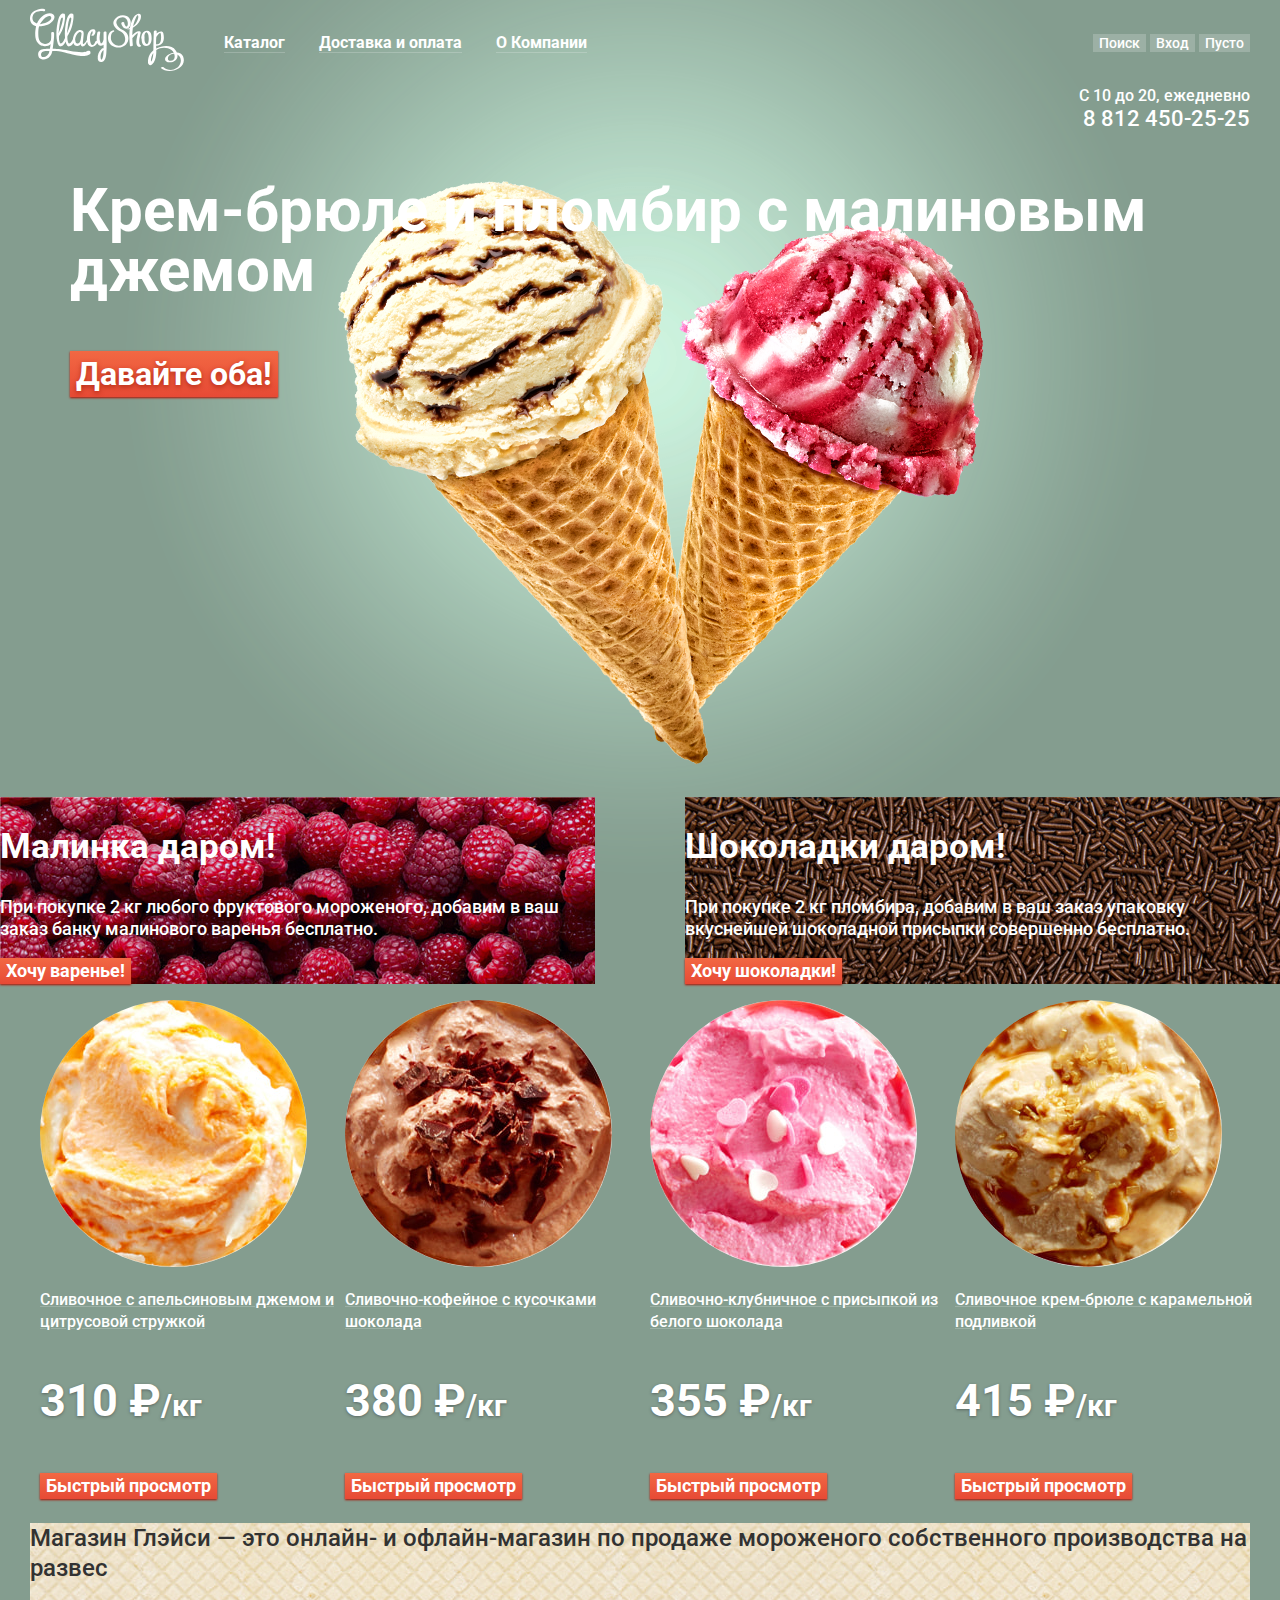
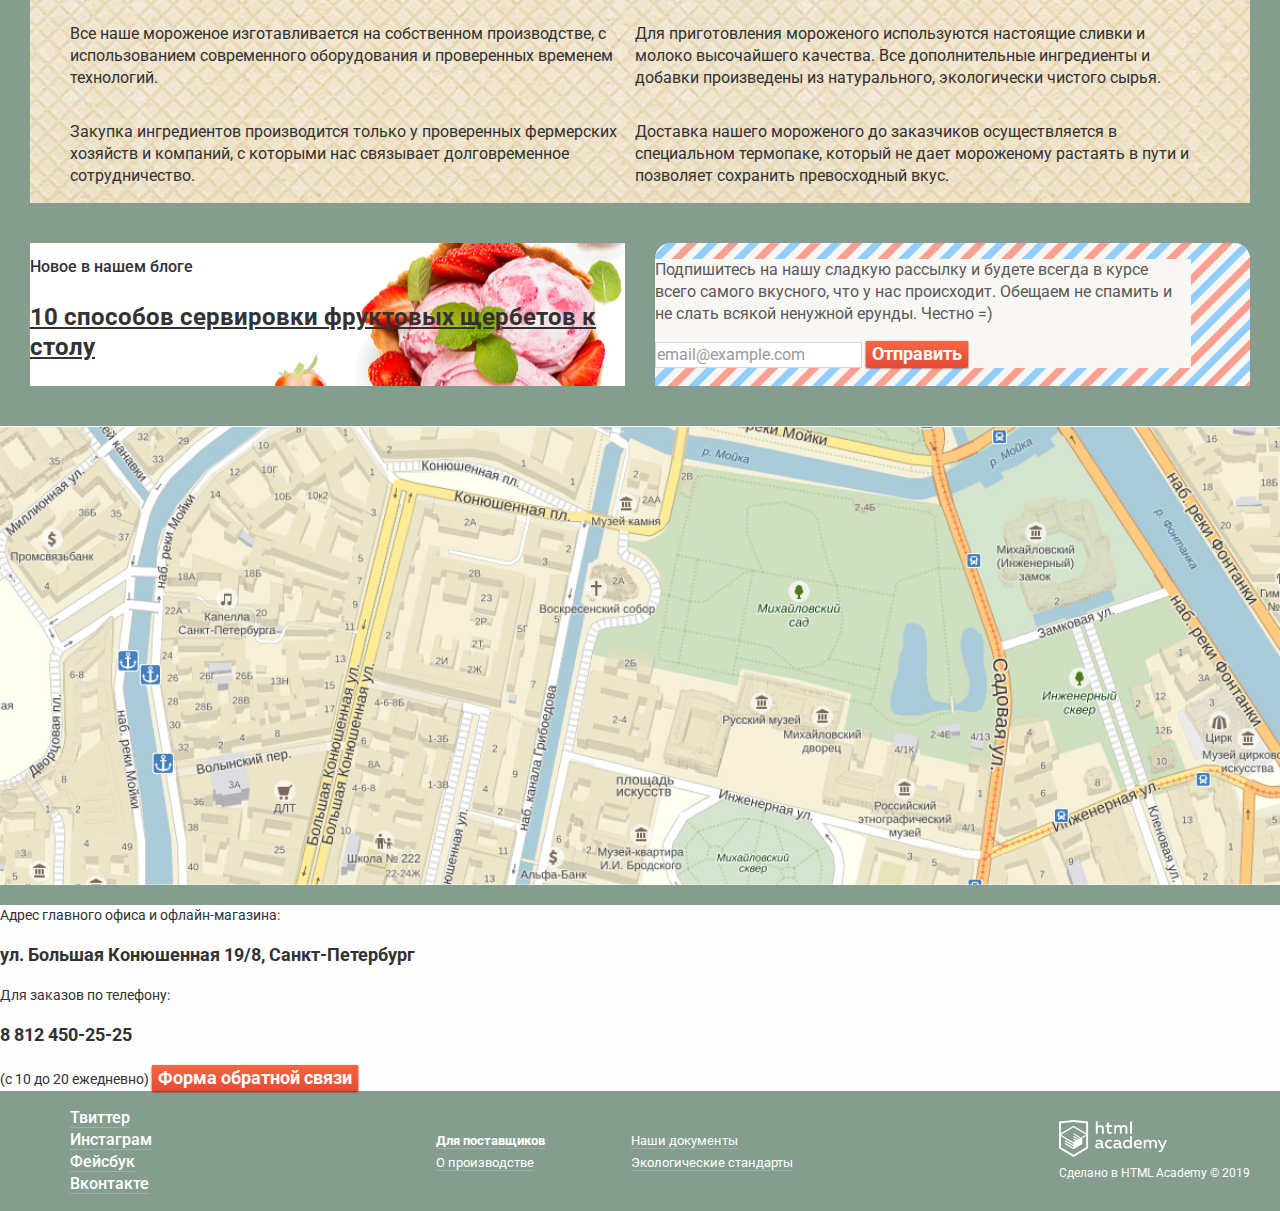
==== index.html @ 31d2dd1e "Сетки (третья попытка)" ====
<!DOCTYPE html>
<html lang="ru">
  <head>
    <meta charset="utf-8">
    <title>Магазин Глэйси</title>
    <link href="https://fonts.googleapis.com/css?family=Roboto:400,500,700&display=swap" rel="stylesheet">
    <link href="css/normalize.css" rel="stylesheet">
    <link href="css/style.css" rel="stylesheet">
  </head>
  <body>
  	<header>
      <div class="main-navigation-wrapper">
    		<nav class="main-navigation">
          <div class="index-logo-wrapper">
    			 <img class="index-logo" src="img/index-logo.svg" width="154" height="64" alt="Логотип магазина Глэйси">
          </div>
    			<ul class="site-navigation">
    				<li><a href="#">Каталог</a>
  					<select class="submenu visually-hidden" name="submenu" id="submenu-select" multiple onchange="window.location.href=this.options[this.selectedIndex].value">
  						<option value="#">Новинки</option>
  						<option value="catalog.html">Сливочное</option>
  						<option value="#" selected>Щербеты</option>
  						<option value="#">Фруктовый лед</option>
  						<option value="#">Мелорин</option>
  					</select>
    				</li>
    				<li><a href="#">Доставка и оплата</a></li>
    				<li><a href="#">О Компании</a></li>
    			</ul>
    			<ul class="user-navigation">
    				<li>
    					<form action="#" method="get">
                <div class="search">
      						<label class="visually-hidden" for="website-search-field">Поиск по сайту</label>
    	  					<input class="search-field" type="search" name="website-search" id="website-search-field" placeholder="Крем-брюле">
                </div>
  	  					<button class="nav-button nav-button-search" type="button">Поиск</button>
    					</form>
    				</li>
    				<li>
    					<button class="nav-button nav-button-login" type="button">Вход</button>
    					<section class="login">
    						<h2 class="visually-hidden">Вход в аккаунт</h2>
    						<form action="#" method="post">
    							<p>
  	  							<label class="visually-hidden" for="login-email-field">Электронная почта</label>
  								  <input class="email-field" type="email" name="login-email" id="login-email-field" placeholder="Электронная почта" required>
  							  </p>
  							  <p>
  								  <label class="visually-hidden" for="login-password-field">Пароль</label>
  								  <input class="password-field" type="password" name="login-password" id="login-password-field" placeholder="Пароль" required>
  							  </p>
  							  <button class="button" type="submit">Войти</button>
  							  <ul class="login-links">
  								  <li><a href="#">Забыли пароль?</a></li>
  								  <li><a href="#">Новая регистрация</a></li>
  							  </ul>
    						</form>
    					</section>
    				</li>
    				<li><button class="nav-button" type="button">Пусто</button></li>
    			</ul>
  		</nav>
    </div>

    <div class="contacts-wrapper container">
      <p class="timetable">С 10 до 20, ежедневно</p>
      <p class="phone-number">8 812 450-25-25</p>
    </div>
  	</header>
  	<main>
      <h1 class="visually-hidden">Магазин Глэйси</h1>
      <div class="slider container"> <!-- Общая обертка слайдера -->
        
        <div class="visually-hidden"> <!-- Radio для реализации слайдера, будут hidden -->
          <input type="radio" name="slider" id="slide-1" checked>
          <input type="radio" name="slider" id="slide-2">
          <input type="radio" name="slider" id="slide-3">
        </div>


        <div> <!-- Содержание слайдов -->
          <ul>
            <li class="slide-1">
              <h2>Крем-брюле и пломбир с малиновым джемом</h2>
              <button class="button big-button" type="button">Давайте оба!</button>
            </li>

            <li class="slide-2 visually-hidden">
              <h2>Шоколадный пломбир и лимонный сорбет</h2>
              <button class="button big-button" type="button">Давайте оба!</button>
            </li>

            <li class="slide-3 visually-hidden">
              <h2>Пломбир с помадкой и клубничный щербет</h2>
              <button class="button big-button" type="button">Давайте оба!</button>
            </li>
          </ul>
        </div>
        
        <div> <!-- Label для навигации по слайдам -->
          <label for="slide-1"></label>
          <label for="slide-2"></label>
          <label for="slide-3"></label>
        </div>

      </div>

      <div class="flex-wrapper">
        <div class="raspberry-block">
          <h2>Малинка даром!</h2>
          <p>При покупке 2 кг любого фруктового мороженого, добавим в ваш заказ банку малинового варенья бесплатно.</p>
          <button class="button" type="button">Хочу варенье!</button>
        </div>

        <div class="chocolate-block">
          <h2>Шоколадки даром!</h2>
          <p>При покупке 2 кг пломбира, добавим в ваш заказ упаковку вкуснейшей шоколадной присыпки совершенно бесплатно.</p>
          <button class="button" type="button">Хочу шоколадки!</button>
        </div>
      </div>

  		<section>
        <ul class="hit-items">
          <li class="hit-item">
            <img src="img/item-1.jpg" width="267" height="267" alt="Сливочное мороженое с апельсиновым джемом и цитрусовой стружкой">
            <a href="#"><h3>Сливочное с апельсиновым джемом и цитрусовой стружкой</h3></a>
            <p>310 ₽<span>/кг</span></p>
            <button class="button" type="button">Быстрый просмотр</button> <!-- Будет отображаться при наведении -->
          </li>
          <li class="hit-item">
            <img src="img/item-2.jpg" width="267" height="267" alt="Сливочно-кофейное мороженое с кусочками шоколада">
            <a href="#"><h3>Сливочно-кофейное с кусочками шоколада</h3></a>
            <p>380 ₽<span>/кг</span></p>
            <button class="button" type="button">Быстрый просмотр</button> <!-- Будет отображаться при наведении -->
          </li>
          <li class="hit-item">
            <img src="img/item-3.jpg" width="267" height="267" alt="Сливочно-клубничное мороженое с присыпкой из белого шоколада">
            <a href="#"><h3>Сливочно-клубничное с присыпкой из белого шоколада</h3></a>
            <p>355 ₽<span>/кг</span></p>
            <button class="button" type="button">Быстрый просмотр</button> <!-- Будет отображаться при наведении -->
          </li>
          <li class="hit-item">
            <img src="img/item-4.jpg" width="267" height="267" alt="Сливочное крем-брюле с карамельной подливкой">
            <a href="#"><h3>Сливочное крем-брюле с карамельной подливкой</h3></a>
            <p>415 ₽<span>/кг</span></p>
            <button class="button" type="button">Быстрый просмотр</button> <!-- Будет отображаться при наведении -->
          </li>
        </ul>  
      </section>

  		<section class="features">
  			<h2 class="visually-hidden">Преимущества</h2>
  			<p class="features-title">Магазин Глэйси — это онлайн- и офлайн-магазин по продаже мороженого собственного производства на развес</p>
  			<ul class="features-list">
  				<li class="feature-item"><p>Все наше мороженое изготавливается на собственном производстве, с использованием современного оборудования и проверенных временем технологий.</p></li>
  				<li class="feature-item"><p>Для приготовления мороженого используются настоящие сливки и молоко высочайшего качества. Все дополнительные ингредиенты и добавки произведены из натурального, экологически чистого сырья.</p></li>
  				<li class="feature-item"><p>Закупка ингредиентов  производится только у проверенных фермерских хозяйств и компаний, с которыми нас связывает долговременное сотрудничество.</p></li>
  				<li class="feature-item"><p>Доставка нашего мороженого до заказчиков осуществляется в специальном термопаке, который не дает мороженому растаять в пути и позволяет сохранить превосходный вкус.</p></li>
  			</ul>
  		</section>

      <div class="flex-wrapper container">
    		<article class="article">
    			<h2>Новое в нашем блоге</h2>
    			<h3>10 способов сервировки фруктовых щербетов к столу</h3>
    		</article>

    		<div class="subscription-wrapper">
          <div class="subscription">
      			<h2 class="visually-hidden">Подписка на рассылку</h2>
      			<p>Подпишитесь на нашу сладкую рассылку и будете всегда в курсе всего самого вкусного, что у нас происходит. Обещаем не спамить и не слать всякой ненужной ерунды. Честно =)</p>
      			<form action="#" method="post">
    	  			<label class="visually-hidden" for="subscription-email-field">Адрес электронной почты для подписки на рассылку</label>
    	  			<input class="subscription-field" type="email" name="subscription-email" id="subscription-email-field" placeholder="email@example.com" required>
    	  			<button class="button" type="submit">Отправить</button>
    	  		</form>
      		</div>
        </div>
      </div>

      <div class="map">
        <img src="img/map.jpg" width="1200" height="430" alt="Офис компании по адресу ул. Большая Конюшенная 19/8, Санкт-Петербург">

        <section class="contacts">
          <h2 class="visually-hidden">Контактная информация</h2>
          <h3>Адрес главного офиса и офлайн-магазина:</h3>
          <p>ул. Большая Конюшенная 19/8, Санкт-Петербург</p>

          <h3>Для заказов по телефону:</h3>
          <p>8 812 450-25-25</p>
          <span>(с 10 до 20 ежедневно)</span>

          <button class="button" type="button">Форма обратной связи</button>
        </section>
      </div>
  	</main>
  	<footer class="footer container">
  		<div>
  			<ul class="footer-social">
  				<li class="social-button social-button-twitter"><a href="#">Твиттер</a></li>
  				<li class="social-button social-button-instagram"><a href="#">Инстаграм</a></li>
  				<li class="social-button social-button-facebook"><a href="#">Фейсбук</a></li>
  				<li class="social-button social-button-vk"><a href="#">Вконтакте</a></li>
  			</ul>
  		</div>
		
		<div>
	  		<ul class="footer-links">
	  			<li class="first-link"><a href="#">Для поставщиков</a></li>
	  			<li><a href="#">Наши документы</a></li>
	  			<li><a href="#">О производстве</a></li>
	  			<li><a href="#">Экологические стандарты</a></li>
	  		</ul>
	  	</div>

	  	<div class="copyright">
	  		<a href="https://htmlacademy.ru/intensive/htmlcss">
          <img src="img/html-academy.svg" width="108" height="39" alt="Логотип HTML Академии">
        </a>
        <p class="copyright-text">
          Сделано в <a href="https://htmlacademy.ru/intensive/htmlcss">HTML Academy</a> © 2019
        </p>
	  	</div>
  	</footer>

  	<section class="feedback visually-hidden">
  		<h2 class="visually-hidden">Форма обратной связи</h2>
  		<p class="feedback-title">Мы обязательно вам ответим!</p>
  		<form action="#" method="post">
  			<p>
	  			<label class="visually-hidden" for="feedback-name-field">Имя и фамилия</label>
	  			<input class="text-field" type="text" name="feedback-name" id="feedback-name-field" placeholder="Имя Фамилия">
	  		</p>
	  		<p>
	  			<label class="visually-hidden" for="feedback-email-field">Адрес электронной почты</label>
				<input class="email-field" type="email" name="feedback-email" id="feedback-email-field" placeholder="email@example.com" required>
			</p>
			<p>
	  			<label class="visually-hidden" for="feedback-text-field">Текст обращения</label>
	  			<textarea name="feedback-text" id="feedback-text-field" placeholder="В свободной форме" required></textarea>
  			</p>
	  		<button class="button" type="submit">Отправить</button>
	  	</form>
  	</section>
  </body>
</html>
---- css/style.css ----
/* Общие стили */

body {
  margin: 0;
  padding: 0;

  font-family: "Roboto", Arial, sans-serif;
  font-size: 16px;
  line-height: 22px;
  font-weight: 500;
  color: #ffffff;

  background-color: #849d8f;
  background-image: url("../img/index-background-1.png");
  background-position: top center;
  background-repeat: no-repeat;
}

.visually-hidden { 
    position: absolute;
    z-index: -1;
    width: 1px;
    height: 1px;
    margin: -1px;
    padding: 0;
    overflow: hidden;
    border: 0;
    clip: rect(0 0 0 0);
}

.container {
  width: 1220px;
  margin: auto;
}

a {
  text-decoration: none;
  border-bottom: 1px solid rgba(255, 255, 255, 0.2);
  color: #ffffff;
}

ul, ol {
  list-style: none;
}

fieldset {
  border: none;
}

.button {
  font-size: 18px;
  line-height: 24px;
  font-weight: 700;

  border: none;
  box-shadow: 0px 1px 2px 0px #ac1000;
  background-color: #e84d37;
  background-image: -moz-linear-gradient( 90deg, rgb(231,74,53) 0%, rgb(242,104,67) 100%);
  background-image: -webkit-linear-gradient( 90deg, rgb(231,74,53) 0%, rgb(242,104,67) 100%);
  background-image: -ms-linear-gradient( 90deg, rgb(231,74,53) 0%, rgb(242,104,67) 100%);

  color: #ffffff;
}

.button:hover {
  background-color: rgba(255, 255, 255, 0.2);
  background-blend-mode: overlay;
}

.button:active {
  outline: none;
  background-color: rgba(0, 0, 0, 0.07);
  box-shadow: inset 0px 2px 2px 0px #942718;
}

/* Стили шапки */

.main-navigation-wrapper {
  display: flex;
  justify-content: center;
}

.main-navigation {
  display: flex;
  align-items: center;
  justify-content: space-between;
  width: 1220px;
  min-height: 85px;
}

.index-logo-link {
  border: none;
}

.site-navigation {
  margin-right: auto;
  width: 700px;
}

.site-navigation li {
  display: inline-block;
  margin-right: 30px;
}

.site-navigation a {
  line-height: 18px;
  font-weight: 700;
}

.site-navigation a:hover {
  background-color: #f7f6f3;
  border: 1px solid #ffffff;
  color: #323232;
}

.site-navigation a:active {
  background-color: #ededed;
  box-shadow: inset 0px 2px 1px 0px #696969;
  border: none;
}

.current-page a {
  background-color: #d07058;
  border: none;
}

.user-navigation li {
  display: inline-block;
}

.nav-button {
  font-size: 14px;
  line-height: 16px;
  font-weight: 500;
  background-color: rgba(255, 255, 255, 0.2);
  border: none;
  color: #ffffff;
}

.nav-button-search:hover,
.nav-button-login:hover,
.full-cart {
  background-color: #f8f7f4;
  color: #323232;
}

.contacts {
  font-size: 14px;
  line-height: 16px;
  font-weight: 700;
}

.phone-number {
  font-size: 22px;
  line-height: 24px;
}

/* Скрытые окна шапки */

.search,
.login,
.cart {
  display: none;

  background-color: #f8f7f4;
  box-shadow: 0px 20px 20px 0px rgba(0, 0, 0, 0.4);
}

.user-navigation input,
.subscription input,
.feedback input,
.feedback textarea {
  border: none;
  box-shadow: inset 0px 0px 0px 1px rgba(178, 178, 178, 0.52);
  
  font-size: 16px;
  line-height: 24px;
  font-weight: 700;
  color: #323232;
}

.user-navigation input::placeholder,
.subscription input::placeholder,
.feedback input::placeholder,
.feedback textarea::placeholder {
  font-size: 16px;
  line-height: 24px;
  font-weight: 400;

  color: #999999;
}

.user-navigation input:hover,
.subscription input:hover,
.feedback input:hover,
.feedback textarea:hover {
  box-shadow: inset 0px 0px 0px 2px rgba(178, 178, 178, 0.52);
}

.user-navigation input:focus,
.subscription input:focus,
.feedback input:focus,
.feedback textarea:focus {
  outline: none;
  box-shadow: inset 0px 0px 0px 2px rgba(46, 136, 228, 0.52);
} 

.login-links a {
  font-size: 13px;
  line-height: 24px;
  font-weight: 400;
  border-bottom: 1px solid rgba(0, 0, 0, 0.3);
  color: #323232;
}

.login-links a:hover,
.login-links a:active {
  border-bottom-color: rgb(232, 77, 55, 0.3);
  color: #e84d37;
}

.cart-item img {
  border-radius: 50%;
}

.cart-item p {
  font-size: 13px;
  line-height: 16px;
  font-weight: 400;
  color: #323232;
}

.cart-item span {
  color: #999999;
}

.sum {
  font-size: 15px;
  line-height: 18px;
  font-weight: 700;
  color: #323232;
}

.contacts-wrapper p {
  margin: 0;
  text-align: right;
}

/* Стилизация index.html */

.slider h2 {
  font-size: 60px;
  line-height: 60.35px;
}

/* Controls и изменение цвета фона позже, нужны псевдоэлементы и еще что-то, чего я пока не знаю */

.slide-1 {
  /* Временно */
  min-height: 600px;

  background-image: url(../img/ice-cream-1.png);
  background-position: top center;
  background-repeat: no-repeat;
}

.slide-2 {
  background-image: url(../img/ice-cream-2.png);
  background-position: top center;
  background-repeat: no-repeat;
}

.slide-3 {
  background-image: url(../img/ice-cream-3.png);
  background-position: top center;
  background-repeat: no-repeat;
}

.big-button {
  font-size: 32px;
  line-height: 44px;
  text-shadow: 0px 2px 5px rgba(160, 32, 11, 0.76);
}

.raspberry-block,
.chocolate-block {
  width: 595px;
  background-repeat: no-repeat;
}

.raspberry-block h2,
.chocolate-block h2 {
  font-size: 35px;
  line-height: 41px;
}

.raspberry-block p,
.chocolate-block p {
  font-size: 18px;
}

.raspberry-block {
  background-image: url(../img/raspberry-background.jpg);
}

.chocolate-block {
  background-image: url(../img/chocolate-background.jpg);
}


.features {
  width: 1220px;
  margin: auto;
  margin-bottom: 40px;

  background-color: #f1e7d1;
  background-image: url("../img/features-background.jpg");
  color: #323232;
}

.features-title {
  font-size: 24px;
  line-height: 30px;
}

.features-list {
  display: flex;
  flex-wrap: wrap;
}

.feature-item {
  width: 565px;
}

.feature-item p {
  font-size: 16px;
  line-height: 22px;
  font-weight: 400;
}

.flex-wrapper {
  display: flex;
  justify-content: space-between;
}

.article {
  width: 595px;
  margin-bottom: 40px;

  background-image: url("../img/article-background.jpg");
  background-repeat: no-repeat;
  background-position: right;
  background-color: #ffffff;
  color: #323232;
}

.article h2 {
  font-size: 16px;
  line-height: 22px;
  font-weight: 500;
}

.article h3 {
  font-size: 24px;
  line-height: 30px;
  font-weight: 700;
  text-decoration: underline;
  text-decoration-color: #323232;
}

.subscription-wrapper {
  width: 595px;
  margin-bottom: 40px;

  background-image: url("../img/subscription-background.svg");
  background-size: cover;
  background-repeat: no-repeat;
}

.subscription {
  width: 90%;
  background-color: #f8f7f4;
}

.subscription p {
  font-weight: 400;
  color: #5a5a5a;
}

.contacts {
  background-color: #fefefe;
  color: #323232;
}

.contacts h3,
.contacts span {
  font-size: 14px;
  line-height: 20px;
  font-weight: 400;
}

.contacts p {
  font-size: 18px;
  line-height: 24px;
  font-weight: 700;
}

.map img {
  width: 100%;
  height: auto;
}

.feedback {
  background-color: #f8f7f4;
}

.feedback-title {
  font-size: 24px;
  line-height: 28px;
  color: #323232;
}

/* Стилизация catalog.html */

h1 {
  font-size: 35px;
  line-height: 41px;
  font-weight: 700;
}

.catalog-navigation {
  display: flex;
}

.catalog-navigation a,
.catalog-navigation span {
  margin-right: 10px;
}

.catalog-navigation a,
.catalog-navigation li {
  font-size: 14px;
  line-height: 16px;
  font-weight: 400;
}

.catalog-navigation a:hover,
.catalog-navigation a:active,
.footer-links a:hover,
.footer-links a:active,
.copyright-text a:hover,
.copyright-text a:active {
  color: #ffbc9e;
  border-bottom-color: rgba(255, 188, 158, 0.3);
}

.filters {
  display: flex;
  flex-wrap: wrap;
  align-items: flex-start;
}

.filter {
  width: 240px;

  margin-right: 15px;
  margin-bottom: 30px;
}

.filter legend {
  font-size: 14px;
  line-height: 16px;
  font-weight: 500;
}

.filter label {
  font-size: 16px;
  line-height: 18px;
  text-transform: lowercase;
}

.price-controls,
.fat-controls,
.filling-controls {
  background-color: rgba(255, 255, 255, 0.2);
}

.filter-fat {
  width: 450px;
}

.filter-filling {
  width: 750px;
}

/* Продолжить работу над фильтрами после псевдоэлементов */

.filter-button {
  /* Фильтров может быть много,
  но кнопка всегда должна быть последней */
  order: 100;

  align-self: center;
  border: none;
  background-color: rgba(251, 252, 251, 0.2);
  box-shadow: inset 0px 0px 0px 2px #ffffff;

  font-size: 16px;
  line-height: 18px;
  font-weight: 500;
  color: #ffffff;
}

.filter-button:hover {
  background-color: #fbfcfb;
  color: #323232;
}

.filter-button:active {
  box-shadow: inset 0px 2px 1px 0px #696969;
}

.catalog-items,
.hit-items {
  display: flex;
  flex-wrap: wrap;
  width: 1220px;
}

.catalog-item,
.hit-item {
  width: 270px;
  flex-grow: 1;
}

.catalog-item:hover,
.hit-item:hover {
  background-color: rgba(248, 247, 244, 0.2);
  box-shadow: 0px 20px 20px 0px rgba(0, 0, 0, 0.4);
}

.catalog-item img,
.hit-item img {
  border-radius: 50%;
}

.catalog-item h3,
.hit-item h3 {
  font-size: 16px;
  line-height: 22px;
  font-weight: 500;
  text-decoration: underline;
  text-decoration-color: rgba(255, 255, 255, 0.2);
}

.catalog-item p,
.hit-item p {
  font-size: 45px;
  line-height: 45px;
  font-weight: 700;
  text-shadow: 0px 1px 3px rgba(49, 50, 53, 0.5);
}

.catalog-item span,
.hit-item span {
  font-size: 30px;
}

/* Стрелки влево и вправо позже, нужны псевдоэлементы */

.catalog-pages {
  display: flex;
  justify-content: flex-end;
}

.catalog-pages a {
  margin-right: 20px;

  border: none;
  line-height: 18px;
}

.catalog-pages a:hover {
  background-color: rgba(255, 255, 255, 0.2);
  border-radius: 50%;
}

.catalog-current-page a,
.catalog-current-page a:hover {
  background-color: #ffffff;
  border-radius: 50%;
  color: #323232;
}

/* Стилизация подвала */


.footer {
  display: flex;
  justify-content: space-between;
  align-items: center;
}

.footer-links {
  display: flex;
  flex-wrap: wrap;
  justify-content: space-between;
  width: 380px;
}

.footer-links li {
  width: 170px;
}

.footer-links li:nth-child(odd) {
  margin-right: 25px;
}

.footer-links li:nth-child(even) {
  margin-right: auto;
}

.footer-links a {
  font-size: 13px;
  line-height: 18px;
  font-weight: 400;
}

.first-link a {
  font-weight: 700;
}

.copyright p {
  margin: 0;
}

.copyright a {
  border: none;
}

.copyright-text {
  font-size: 12px;
  line-height: 18px;
  font-weight: 400;
}
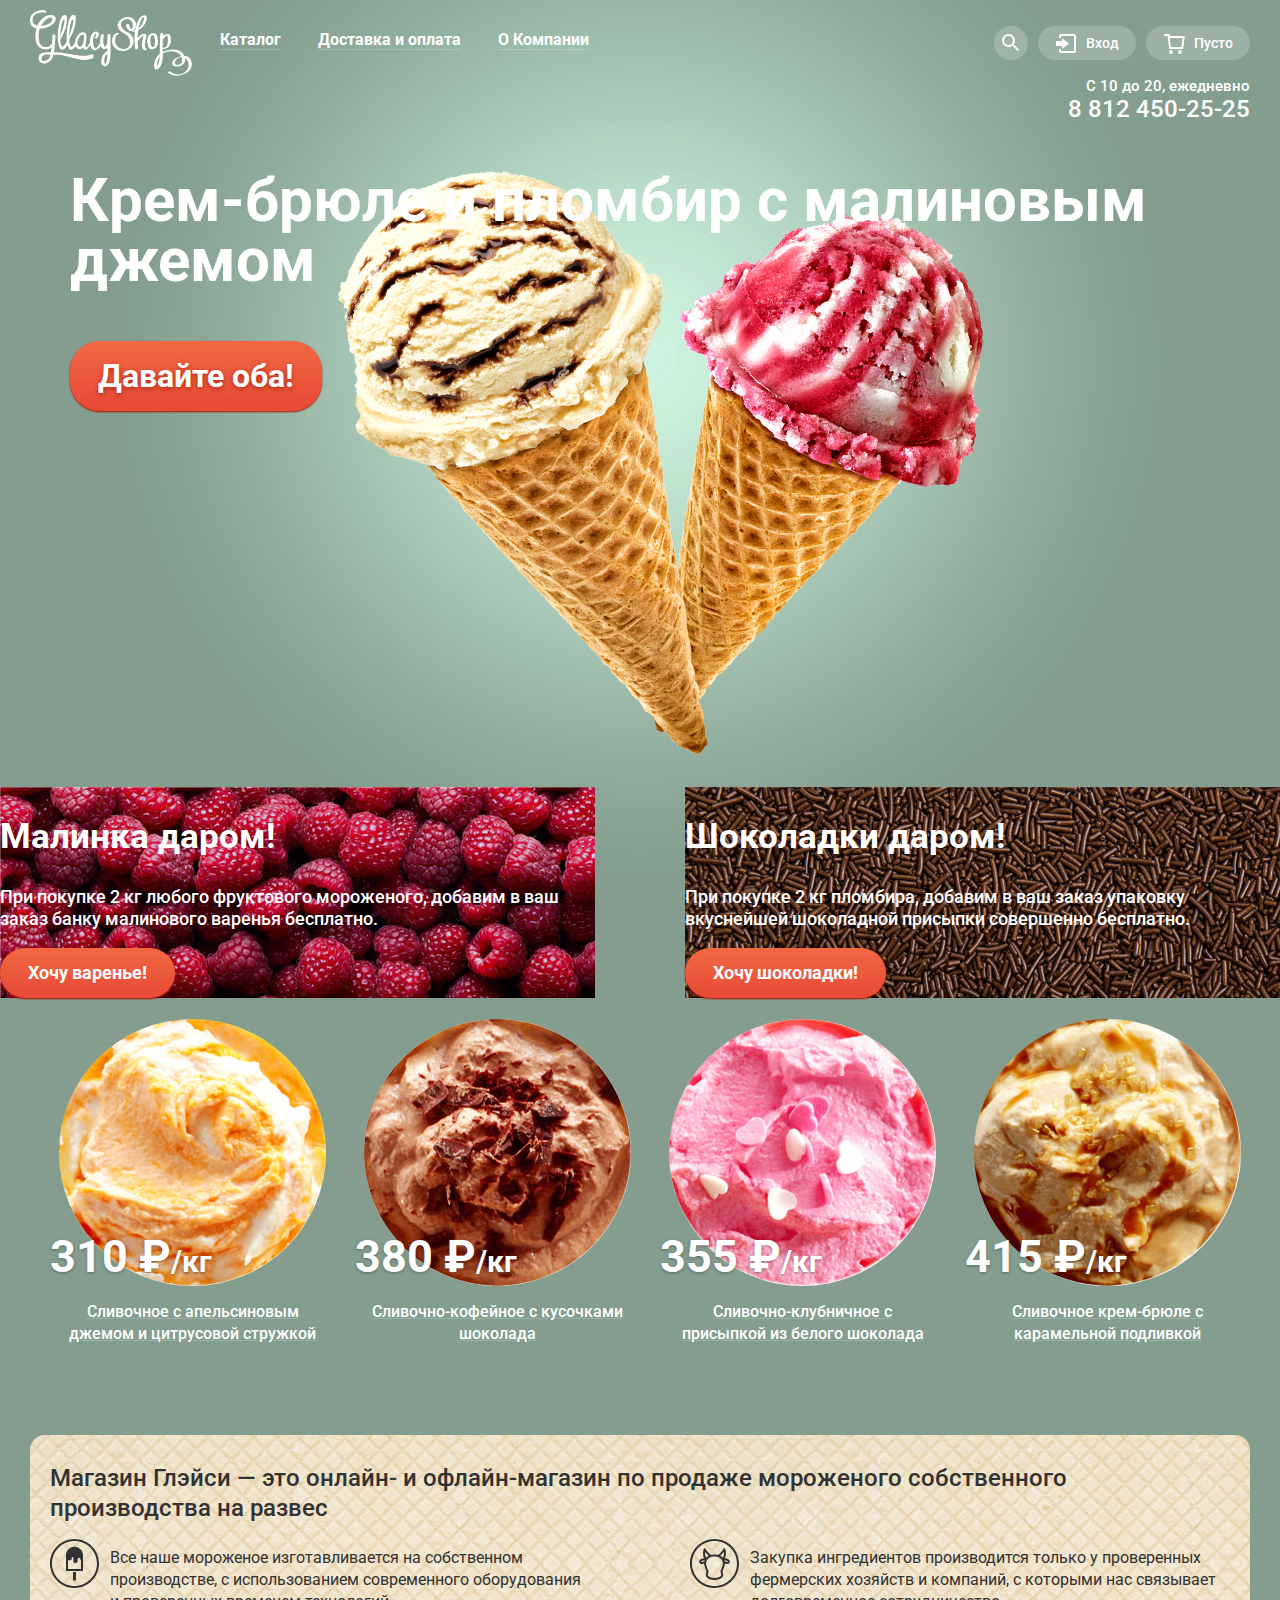
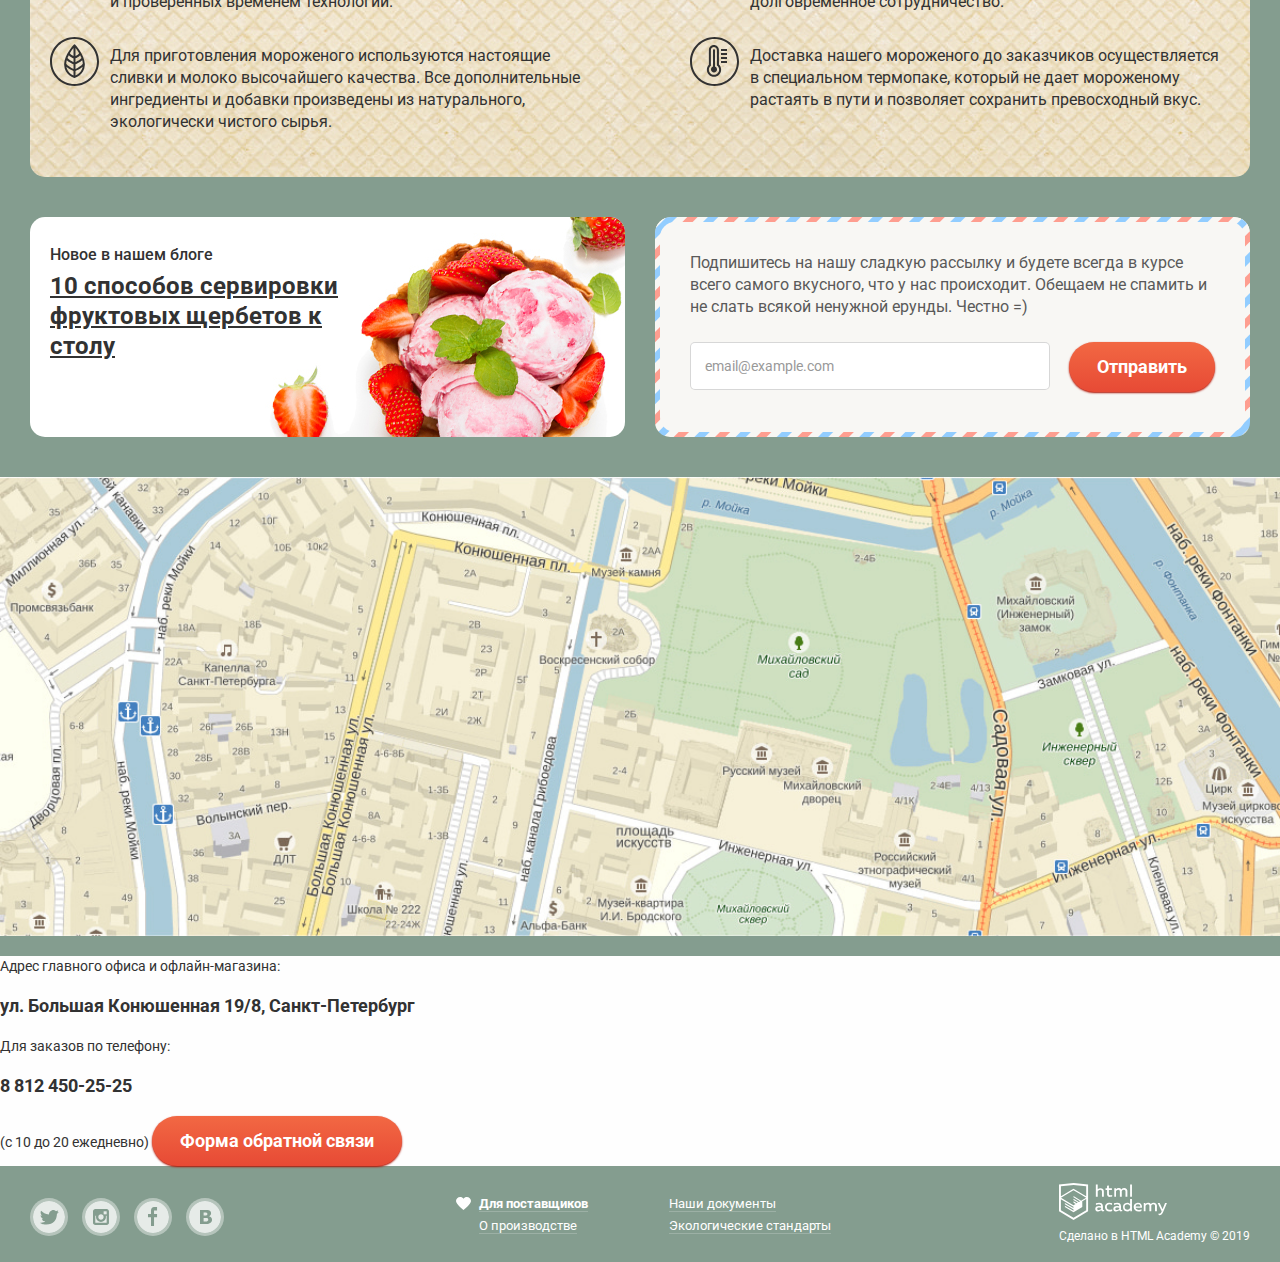
==== commit 797723c4: "Декоративные элементы (первый этап)" ====
--- a/index.html
+++ b/index.html
@@ -12,33 +12,39 @@
       <div class="main-navigation-wrapper">
     		<nav class="main-navigation">
           <div class="index-logo-wrapper">
-    			 <img class="index-logo" src="img/index-logo.svg" width="154" height="64" alt="Логотип магазина Глэйси">
+    			 <img class="index-logo" src="img/index-logo.svg" width="162" height="72" alt="Логотип магазина Глэйси">
           </div>
     			<ul class="site-navigation">
-    				<li><a href="#">Каталог</a>
-  					<select class="submenu visually-hidden" name="submenu" id="submenu-select" multiple onchange="window.location.href=this.options[this.selectedIndex].value">
-  						<option value="#">Новинки</option>
-  						<option value="catalog.html">Сливочное</option>
-  						<option value="#" selected>Щербеты</option>
-  						<option value="#">Фруктовый лед</option>
-  						<option value="#">Мелорин</option>
-  					</select>
+    				<li><a class="catalog" href="#"><span>Каталог</span></a>
+  					<ul class="submenu">
+  						<li><a class="new-items" href="#">Новинки</a></li>
+  						<li><a href="catalog.html">Сливочное</a></li>
+  						<li><a href="#">Щербеты</a></li>
+  						<li><a href="#">Фруктовый лед</a></li>
+  						<li><a href="#">Мелорин</a></li>
+  					</ul>
     				</li>
-    				<li><a href="#">Доставка и оплата</a></li>
-    				<li><a href="#">О Компании</a></li>
+    				<li><a href="#"><span>Доставка и оплата</span></a></li>
+    				<li><a href="#"><span>О Компании</span></a></li>
     			</ul>
     			<ul class="user-navigation">
     				<li>
     					<form action="#" method="get">
-                <div class="search">
-      						<label class="visually-hidden" for="website-search-field">Поиск по сайту</label>
-    	  					<input class="search-field" type="search" name="website-search" id="website-search-field" placeholder="Крем-брюле">
-                </div>
-  	  					<button class="nav-button nav-button-search" type="button">Поиск</button>
+    						<button class="nav-button nav-button-search" type="button">
+	  	  						<svg xmlns="http://www.w3.org/2000/svg" xmlns:xlink="http://www.w3.org/1999/xlink" width="17" height="17" viewBox="0 0 17 17"><path fill="#fff" d="M16.958 15.527L11.75 10.32A6.455 6.455 0 0 0 13 6.5 6.5 6.5 0 1 0 6.5 13a6.465 6.465 0 0 0 3.839-1.263l5.205 5.204 1.414-1.414zM6.5 11C4.019 11 2 8.981 2 6.5S4.019 2 6.5 2 11 4.019 11 6.5 8.981 11 6.5 11z"/></svg>
+								<span class="visually-hidden">Поиск</span>
+					    	</button>
+                			<div class="search">
+	      						<label class="visually-hidden" for="website-search-field">Поиск по сайту</label>
+	    	  					<input class="search-field" type="search" name="website-search" id="website-search-field" placeholder="Крем-брюле">
+                			</div>
     					</form>
     				</li>
     				<li>
-    					<button class="nav-button nav-button-login" type="button">Вход</button>
+    					<button class="nav-button nav-button-login" type="button">
+    						<svg xmlns="http://www.w3.org/2000/svg" xmlns:xlink="http://www.w3.org/1999/xlink" width="21" height="19" viewBox="0 0 21 19"><g fill="#fff"><path d="M6 14.875L12.917 9.5 6 4.125v2.917H-.042v4.917H6z"/><path d="M18 0H5C3.9 0 3 .9 3 2v2h2V2h13v15H5v-2H3v2c0 1.1.9 2 2 2h13c1.1 0 2-.9 2-2V2c0-1.1-.9-2-2-2z"/></g></svg>
+							<span>Вход</span>
+						</button>
     					<section class="login">
     						<h2 class="visually-hidden">Вход в аккаунт</h2>
     						<form action="#" method="post">
@@ -50,15 +56,17 @@
   								  <label class="visually-hidden" for="login-password-field">Пароль</label>
   								  <input class="password-field" type="password" name="login-password" id="login-password-field" placeholder="Пароль" required>
   							  </p>
-  							  <button class="button" type="submit">Войти</button>
-  							  <ul class="login-links">
-  								  <li><a href="#">Забыли пароль?</a></li>
-  								  <li><a href="#">Новая регистрация</a></li>
-  							  </ul>
+  							  <div class="login-submit flex-wrapper">
+	  							  <button class="button" type="submit">Войти</button>
+	  							  <ul class="login-links">
+	  								  <li><a href="#">Забыли пароль?</a></li>
+	  								  <li><a href="#">Новая регистрация</a></li>
+	  							  </ul>
+	  						  </div>
     						</form>
     					</section>
     				</li>
-    				<li><button class="nav-button" type="button">Пусто</button></li>
+    				<li><button class="nav-button nav-button-cart" type="button">Пусто</button></li>
     			</ul>
   		</nav>
     </div>
@@ -154,8 +162,8 @@
   			<p class="features-title">Магазин Глэйси — это онлайн- и офлайн-магазин по продаже мороженого собственного производства на развес</p>
   			<ul class="features-list">
   				<li class="feature-item"><p>Все наше мороженое изготавливается на собственном производстве, с использованием современного оборудования и проверенных временем технологий.</p></li>
+  				<li class="feature-item"><p>Закупка ингредиентов  производится только у проверенных фермерских хозяйств и компаний, с которыми нас связывает долговременное сотрудничество.</p></li>
   				<li class="feature-item"><p>Для приготовления мороженого используются настоящие сливки и молоко высочайшего качества. Все дополнительные ингредиенты и добавки произведены из натурального, экологически чистого сырья.</p></li>
-  				<li class="feature-item"><p>Закупка ингредиентов  производится только у проверенных фермерских хозяйств и компаний, с которыми нас связывает долговременное сотрудничество.</p></li>
   				<li class="feature-item"><p>Доставка нашего мороженого до заказчиков осуществляется в специальном термопаке, который не дает мороженому растаять в пути и позволяет сохранить превосходный вкус.</p></li>
   			</ul>
   		</section>
@@ -198,10 +206,10 @@
   	<footer class="footer container">
   		<div>
   			<ul class="footer-social">
-  				<li class="social-button social-button-twitter"><a href="#">Твиттер</a></li>
-  				<li class="social-button social-button-instagram"><a href="#">Инстаграм</a></li>
-  				<li class="social-button social-button-facebook"><a href="#">Фейсбук</a></li>
-  				<li class="social-button social-button-vk"><a href="#">Вконтакте</a></li>
+  				<li class="social-button social-button-twitter"><a href="#"><span class="visually-hidden">Твиттер</span></a></li>
+  				<li class="social-button social-button-instagram"><a href="#"><span class="visually-hidden">Инстаграм</span></a></li>
+  				<li class="social-button social-button-facebook"><a href="#"><span class="visually-hidden">Фейсбук</span></a></li>
+  				<li class="social-button social-button-vk"><a href="#"><span class="visually-hidden">Вконтакте</span></a></li>
   			</ul>
   		</div>
 		
--- a/css/style.css
+++ b/css/style.css
@@ -48,6 +48,8 @@
 }
 
 .button {
+  padding: 13px 28px;
+
   font-size: 18px;
   line-height: 24px;
   font-weight: 700;
@@ -59,6 +61,7 @@
   background-image: -webkit-linear-gradient( 90deg, rgb(231,74,53) 0%, rgb(242,104,67) 100%);
   background-image: -ms-linear-gradient( 90deg, rgb(231,74,53) 0%, rgb(242,104,67) 100%);
 
+  border-radius: 30px 30px 30px 30px;
   color: #ffffff;
 }
 
@@ -85,7 +88,11 @@
   align-items: center;
   justify-content: space-between;
   width: 1220px;
-  min-height: 85px;
+  min-height: 79px;
+}
+
+.index-logo {
+  margin-top: 7px;
 }
 
 .index-logo-link {
@@ -93,33 +100,50 @@
 }
 
 .site-navigation {
+  display: flex;
+  align-items: center;
+  flex-wrap: wrap;
+
   margin-right: auto;
+  margin-left: 11px;
+  padding: 0;
   width: 700px;
 }
 
-.site-navigation li {
-  display: inline-block;
-  margin-right: 30px;
-}
-
-.site-navigation a {
+.site-navigation > li {
+  position: relative;
+  margin-right: 3px;
+  margin-bottom: 5px;
+}
+
+.site-navigation > li > a {
+  box-sizing: border-box;
+  padding: 8px 17px;
+
   line-height: 18px;
   font-weight: 700;
-}
-
-.site-navigation a:hover {
+  border: none;
+}
+
+.site-navigation > li > a > span {
+  border-bottom: 1px solid rgba(255, 255, 255, 0.2);
+}
+
+.site-navigation > li > a:hover {
   background-color: #f7f6f3;
-  border: 1px solid #ffffff;
-  color: #323232;
-}
-
-.site-navigation a:active {
+  border-radius: 30px 30px 30px 30px;
+  color: #323232;
+}
+
+.site-navigation > li > a:active {
   background-color: #ededed;
   box-shadow: inset 0px 2px 1px 0px #696969;
+  border-radius: 30px 30px 30px 30px;
   border: none;
 }
 
 .current-page a {
+  border-radius: 30px 30px 30px 30px;
   background-color: #d07058;
   border: none;
 }
@@ -129,19 +153,113 @@
 }
 
 .nav-button {
+  box-sizing: border-box;
+  vertical-align: bottom;
+  margin-left: 6px;
+  padding: 9px 17px;
+
   font-size: 14px;
   line-height: 16px;
   font-weight: 500;
   background-color: rgba(255, 255, 255, 0.2);
+  border-radius: 30px 30px 30px 30px;
   border: none;
   color: #ffffff;
 }
 
+.nav-button-search,
+.nav-button-cart,
+.nav-button-login,
+.nav-button-full-cart {
+  position: relative;
+}
+
+.nav-button-cart,
+.nav-button-login,
+.nav-button-full-cart {
+  padding-left: 48px;
+}
+
+.nav-button-search {
+  padding: 0;
+  width: 34px;
+  height: 34px;
+
+  border-radius: 50%;
+}
+
+.nav-button-full-cart {
+  background-color: #f7f6f3;
+  color: #323232;
+}
+
+.nav-button-search svg {
+  position: absolute;
+  top: 8px;
+  left: 8px;
+}
+
+.nav-button-login svg {
+  position: absolute;
+  top: 8px;
+  left: 18px;
+}
+
+.nav-button-cart::before {
+  content: "";
+  position: absolute;
+  top: 8px;
+  left: 18px;
+
+  background-image: url("../img/cart-empty.svg");
+  background-repeat: no-repeat;
+  background-position: 0 0;
+
+  width: 24px;
+  height: 22px;
+}
+
+.nav-button-full-cart::before {
+  content: "";
+  position: absolute;
+  top: 8px;
+  left: 18px;
+
+  background-image: url("../img/cart-full.svg");
+  background-repeat: no-repeat;
+  background-position: 0 0;
+
+  width: 24px;
+  height: 22px;
+}
+
 .nav-button-search:hover,
-.nav-button-login:hover,
-.full-cart {
+.nav-button-login:hover {
   background-color: #f8f7f4;
   color: #323232;
+}
+
+.nav-button-search:hover path,
+.nav-button-login:hover path {
+  fill: #000000;
+}
+
+.contacts-wrapper {
+  margin-top: -10px;
+}
+
+.contacts-wrapper p {
+  margin: 0;
+  text-align: right;
+}
+
+.contacts-wrapper .timetable {
+  font-size: 15px;
+}
+
+.contacts-wrapper .phone-number {
+  font-size: 24px;
+  line-height: 24px;
 }
 
 .contacts {
@@ -157,33 +275,140 @@
 
 /* Скрытые окна шапки */
 
+.catalog:hover + .submenu {
+  display: block;
+}
+
+.submenu {
+  display: none;
+  position: absolute;
+  top: 35px;
+  left: -5px;
+
+  width: 150px;
+
+  margin: 0;
+  padding: 0;
+  padding-top: 5px;
+  padding-bottom: 5px;
+
+  background-color: #f8f7f4;
+  border-radius: 5px 5px 5px 5px;
+  box-shadow: 0px 20px 20px 0px rgba(0, 0, 0, 0.4);
+}
+
+.submenu a {
+  display: block;
+  box-sizing: border-box;
+  width: 100%;
+  padding-top: 7px;
+  padding-bottom: 7px;
+  padding-left: 21px;
+
+  font-size: 14px;
+  line-height: 16px;
+  font-weight: 400;
+  color: #323232;
+}
+
+.submenu .new-items {
+  position: relative;
+  margin-bottom: 12px;
+
+  font-weight: 700;
+}
+
+.submenu .current {
+  background-color: #d07058;
+  color: #ffffff;
+}
+
+.submenu .new-items::after {
+  content: "";
+  position: absolute;
+  left: 8px;
+  top: 36px;
+
+  height: 1px;
+  width: 90%;
+
+  background-color: #d1d0ce;
+}
+
+.submenu a:hover {
+  background-color: #fbded7;
+}
+
+.submenu a:focus {
+  background-color: #f6b5a5;
+}
+
+
+.nav-button-search:hover + .search {
+  display: block;
+}
+
 .search,
 .login,
 .cart {
-  display: none;
-
   background-color: #f8f7f4;
   box-shadow: 0px 20px 20px 0px rgba(0, 0, 0, 0.4);
+}
+
+.search {
+  display: none;
+
+  position: absolute;
+  top: 65px;
+  right: 245px;
+
+  background-color: #f8f7f4;
+  border-radius: 5px 5px 5px 5px;
+}
+
+.search-field {
+  margin: 23px 17px;
+  width: 340px;
+}
+
+.nav-button-login:hover + .login {
+  display: block;
+}
+
+.login {
+  display: none;
+
+  position: absolute;
+  top: 65px;
+  right: 140px;
+
+  padding: 8px 17px;
+
+  border-radius: 5px 5px 5px 5px;
+}
+
+.login input {
+  box-sizing: border-box;
+  width: 100%;
 }
 
 .user-navigation input,
 .subscription input,
 .feedback input,
 .feedback textarea {
+  padding: 15px;
+
   border: none;
   box-shadow: inset 0px 0px 0px 1px rgba(178, 178, 178, 0.52);
-  
-  font-size: 16px;
-  line-height: 24px;
-  font-weight: 700;
-  color: #323232;
+
+  border-radius: 5px 5px 5px 5px;
 }
 
 .user-navigation input::placeholder,
 .subscription input::placeholder,
 .feedback input::placeholder,
-.feedback textarea::placeholder {
-  font-size: 16px;
+.feedback textarea::placeholder {;
+  font-size: 14px;
   line-height: 24px;
   font-weight: 400;
 
@@ -203,11 +428,22 @@
 .feedback textarea:focus {
   outline: none;
   box-shadow: inset 0px 0px 0px 2px rgba(46, 136, 228, 0.52);
-} 
+}
+
+.login-submit {
+  margin-bottom: 17px;
+}
+
+.login-links {
+  display: flex;
+  flex-wrap: wrap;
+  flex-direction: column;
+  align-items: flex-start;
+}
 
 .login-links a {
   font-size: 13px;
-  line-height: 24px;
+  line-height: 16px;
   font-weight: 400;
   border-bottom: 1px solid rgba(0, 0, 0, 0.3);
   color: #323232;
@@ -219,7 +455,61 @@
   color: #e84d37;
 }
 
+.nav-button-full-cart:hover + .cart {
+  display: block;
+}
+
+.cart {
+  display: none;
+
+  position: absolute;
+  top: 65px;
+  right: 30px;
+
+  padding: 8px 14px;
+
+  border-radius: 5px 5px 5px 5px;
+}
+
+.cart-items {
+  position: relative;
+  display: flex;
+  flex-direction: column;
+  flex-wrap: wrap;
+
+  padding: 10px 10px;
+}
+
+.cart-items::after {
+  content: "";
+  position: absolute;
+  left: 0px;
+  top: 130px;
+
+  height: 1px;
+  width: 100%;
+
+  background-color: #d1d0ce;
+}
+
+.cart-item {
+  display: flex;
+  align-items: center;
+  margin-bottom: 8px;
+}
+
+.delete-item {
+  margin-right: 10px;
+
+  width: 12px;
+  height: 12px;
+
+  border: none;
+  background: url(../img/cross-small.svg) no-repeat 0 0;
+}
+
 .cart-item img {
+  margin-right: 15px;
   border-radius: 50%;
 }
 
@@ -230,20 +520,37 @@
   color: #323232;
 }
 
+.name-item {
+  width: 220px;
+  margin-right: 15px;
+}
+
+.weight-item {
+  margin-left: 20px;
+  margin-right: 15px;
+}
+
+.price-item {
+  margin-left: 25px;
+  margin-right: 10px;
+}
+
 .cart-item span {
   color: #999999;
 }
 
 .sum {
+  display: flex;
+  justify-content: flex-end;
   font-size: 15px;
   line-height: 18px;
   font-weight: 700;
   color: #323232;
 }
 
-.contacts-wrapper p {
-  margin: 0;
-  text-align: right;
+.place-order {
+  float: right;
+  margin-bottom: 10px;
 }
 
 /* Стилизация index.html */
@@ -309,27 +616,65 @@
 
 
 .features {
+  box-sizing: border-box;
   width: 1220px;
   margin: auto;
   margin-bottom: 40px;
+  padding: 28px 20px;
 
   background-color: #f1e7d1;
   background-image: url("../img/features-background.jpg");
+  border-radius: 15px 15px 15px 15px;
   color: #323232;
 }
 
 .features-title {
+  margin: 0;
+  margin-bottom: 8px;
+  padding: 0;
+  width: 1100px;
   font-size: 24px;
   line-height: 30px;
 }
 
 .features-list {
+  margin: 0;
+  padding: 0;
   display: flex;
   flex-wrap: wrap;
+  justify-content: space-between;
+  width: 1180px;
 }
 
 .feature-item {
-  width: 565px;
+  position: relative;
+  box-sizing: border-box;
+  width: 540px;
+  padding-left: 60px;
+}
+
+.feature-item::before {
+  content: "";
+  position: absolute;
+  top: 8px;
+  left: 0;
+
+  width: 50px;
+  height: 50px;
+  
+  background: url("../img/ice-cream.svg") no-repeat 0 0;
+}
+
+.feature-item:nth-child(2)::before {
+  background-image: url("../img/cow.svg");
+}
+
+.feature-item:nth-child(3)::before {
+  background-image: url("../img/leaf.svg");
+}
+
+.feature-item:nth-child(4)::before {
+  background-image: url("../img/temperature.svg");
 }
 
 .feature-item p {
@@ -345,22 +690,30 @@
 
 .article {
   width: 595px;
+  min-height: 220px;
   margin-bottom: 40px;
+  padding: 27px 20px;
+  box-sizing: border-box;
 
   background-image: url("../img/article-background.jpg");
   background-repeat: no-repeat;
-  background-position: right;
+  background-position: top right;
   background-color: #ffffff;
+  border-radius: 15px 15px 15px 15px;
   color: #323232;
 }
 
 .article h2 {
+  margin: 0;
+  margin-bottom: 5px;
   font-size: 16px;
   line-height: 22px;
   font-weight: 500;
 }
 
 .article h3 {
+  margin: 0;
+  width: 300px;
   font-size: 24px;
   line-height: 30px;
   font-weight: 700;
@@ -370,21 +723,41 @@
 
 .subscription-wrapper {
   width: 595px;
+  min-height: 220px;
+  box-sizing: border-box;
   margin-bottom: 40px;
+  padding: 5px;
 
   background-image: url("../img/subscription-background.svg");
   background-size: cover;
   background-repeat: no-repeat;
+  background-position: top center;
+  border-radius: 15px 15px 15px 15px;
 }
 
 .subscription {
-  width: 90%;
+  box-sizing: border-box;
+  height: 100%;
+  padding: 30px;
+
   background-color: #f8f7f4;
+  border-radius: 15px 15px 15px 15px;
 }
 
 .subscription p {
+  margin: 0;
+  margin-bottom: 24px;
+  
   font-weight: 400;
   color: #5a5a5a;
+}
+
+.subscription input {
+  width: 330px;
+}
+
+.subscription .button {
+  float: right;
 }
 
 .contacts {
@@ -529,7 +902,9 @@
 
 .catalog-item,
 .hit-item {
+  position: relative;
   width: 270px;
+  min-height: 405px;
   flex-grow: 1;
 }
 
@@ -539,13 +914,24 @@
   box-shadow: 0px 20px 20px 0px rgba(0, 0, 0, 0.4);
 }
 
+.catalog-item:hover .button,
+.hit-item:hover .button {
+  display: block;
+}
+
 .catalog-item img,
 .hit-item img {
+  box-sizing: border-box;
+  display: block;
+  margin: 5px auto;
   border-radius: 50%;
 }
 
 .catalog-item h3,
 .hit-item h3 {
+  box-sizing: border-box;
+  margin: 15px 24px;
+  text-align: center;
   font-size: 16px;
   line-height: 22px;
   font-weight: 500;
@@ -555,15 +941,28 @@
 
 .catalog-item p,
 .hit-item p {
+  position: absolute;
+  left: 10px;
+  bottom: 90px;
+
   font-size: 45px;
   line-height: 45px;
   font-weight: 700;
   text-shadow: 0px 1px 3px rgba(49, 50, 53, 0.5);
+
+  z-index: 2;
 }
 
 .catalog-item span,
 .hit-item span {
   font-size: 30px;
+}
+
+.catalog-item .button,
+.hit-item .button {
+  display: none;
+
+  margin: 0 auto;
 }
 
 /* Стрелки влево и вправо позже, нужны псевдоэлементы */
@@ -599,24 +998,80 @@
   display: flex;
   justify-content: space-between;
   align-items: center;
+  flex-wrap: wrap;
+
+  box-sizing: border-box;
+  padding-top: 10px;
+  padding-bottom: 10px;
+}
+
+.footer-social {
+  margin: 0;
+  padding: 0;
+
+  display: flex;
+}
+
+.social-button {
+  margin-right: 10px;
+}
+
+.social-button a {
+  position: relative;
+  display: block;
+  width: 32px;
+  height: 32px;
+  margin-right: 10px;
+  border: none;
+
+  box-sizing: border-box;
+}
+
+.social-button a::before {
+  content: "";
+  position: absolute;
+  top: 0;
+  width: 32px;
+  height: 32px;
+
+  background: url(../img/twitter.svg) no-repeat 0 0;
+  border: 3px solid rgba(255, 255, 255, 0.5);
+  border-radius: 50%;
+  opacity: 0.8;
+}
+
+.social-button-instagram a::before {
+  background: url(../img/instagram.svg) no-repeat 0 0;
+}
+
+.social-button-facebook a::before {
+  background: url(../img/facebook.svg) no-repeat 0 0;
+}
+
+.social-button-vk a::before {
+  background: url(../img/vk.svg) no-repeat 0 0;
+}
+
+.social-button a:hover::before {
+  border-color: rgba(255, 255, 255, 0.7);
+  opacity: 1;
+}
+
+.social-button a:active::before {
+  box-shadow: inset 0px 2px 1px 0px rgba(136, 136, 136, 0.4);
+  border-color: rgba(255, 255, 255, 0.7);
+  opacity: 1;
 }
 
 .footer-links {
+  position: relative;
   display: flex;
   flex-wrap: wrap;
-  justify-content: space-between;
   width: 380px;
 }
 
 .footer-links li {
   width: 170px;
-}
-
-.footer-links li:nth-child(odd) {
-  margin-right: 25px;
-}
-
-.footer-links li:nth-child(even) {
   margin-right: auto;
 }
 
@@ -628,6 +1083,18 @@
 
 .first-link a {
   font-weight: 700;
+}
+
+.first-link a::after {
+  content: "";
+  position: absolute;
+  top: 5px;
+  left: 17px;
+
+  width: 15px;
+  height: 15px;
+
+  background: url("../img/heart.svg") no-repeat 0 0;
 }
 
 .copyright p {
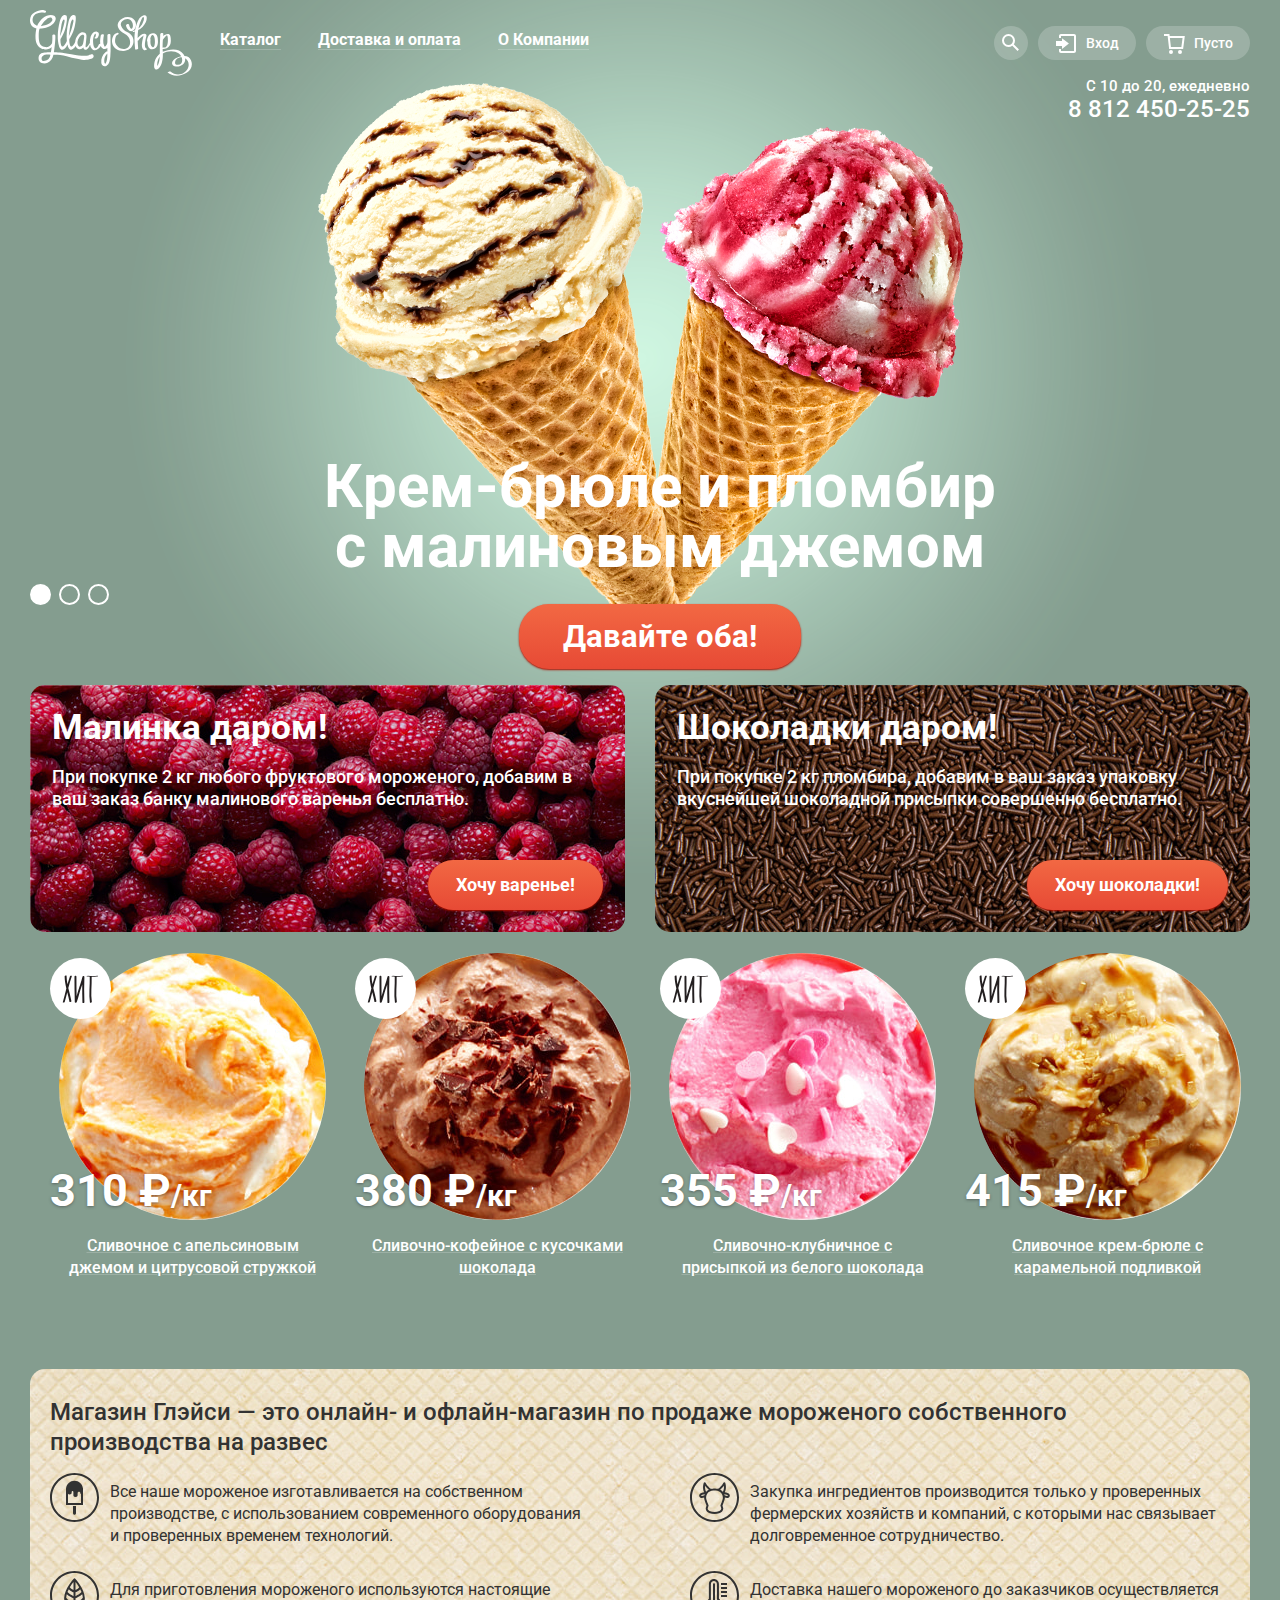
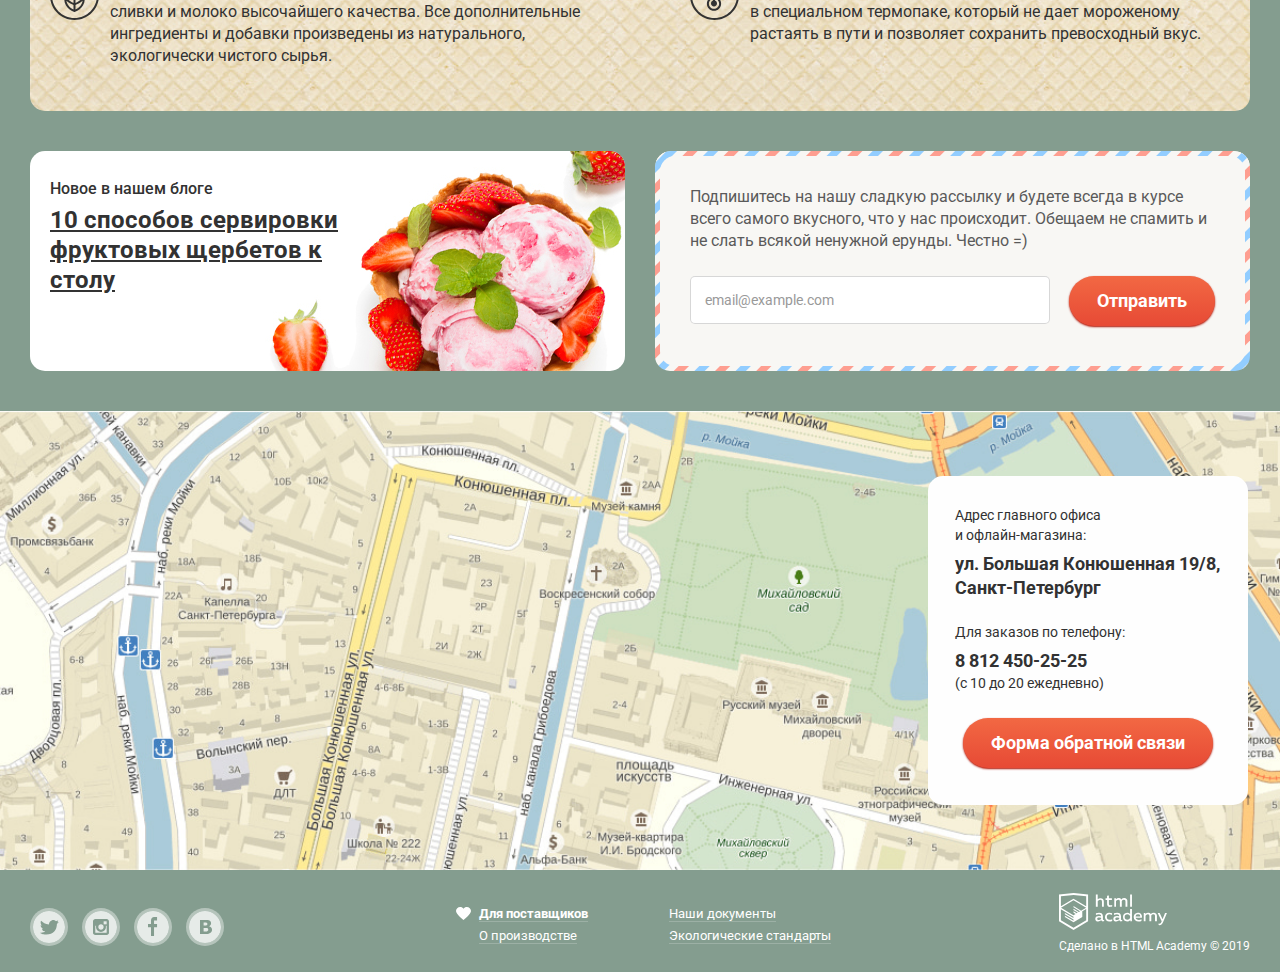
==== commit f7a118af: "Декоративные элементы (второй этап)" ====
--- a/index.html
+++ b/index.html
@@ -6,250 +6,263 @@
     <link href="https://fonts.googleapis.com/css?family=Roboto:400,500,700&display=swap" rel="stylesheet">
     <link href="css/normalize.css" rel="stylesheet">
     <link href="css/style.css" rel="stylesheet">
+
+    <script type="text/javascript">
+      $ = function(id) {
+        return document.getElementById(id);
+      }
+
+      var show = function(id) {
+        $(id).style.display ='block';
+      }
+      var hide = function(id) {
+        $(id).style.display ='none';
+      }
+    </script>
   </head>
   <body>
-  	<header>
-      <div class="main-navigation-wrapper">
-    		<nav class="main-navigation">
-          <div class="index-logo-wrapper">
-    			 <img class="index-logo" src="img/index-logo.svg" width="162" height="72" alt="Логотип магазина Глэйси">
-          </div>
-    			<ul class="site-navigation">
-    				<li><a class="catalog" href="#"><span>Каталог</span></a>
-  					<ul class="submenu">
-  						<li><a class="new-items" href="#">Новинки</a></li>
-  						<li><a href="catalog.html">Сливочное</a></li>
-  						<li><a href="#">Щербеты</a></li>
-  						<li><a href="#">Фруктовый лед</a></li>
-  						<li><a href="#">Мелорин</a></li>
-  					</ul>
-    				</li>
-    				<li><a href="#"><span>Доставка и оплата</span></a></li>
-    				<li><a href="#"><span>О Компании</span></a></li>
+    <div class="site-wrapper">
+    	<header>
+        <div class="main-navigation-wrapper">
+      		<nav class="main-navigation">
+            <div class="index-logo-wrapper">
+      			 <img class="index-logo" src="img/index-logo.svg" width="162" height="72" alt="Логотип магазина Глэйси">
+            </div>
+      			<ul class="site-navigation">
+      				<li><a class="catalog" href="#"><span>Каталог</span></a>
+    					<ul class="submenu">
+    						<li><a class="new-items" href="#">Новинки</a></li>
+    						<li><a href="catalog.html">Сливочное</a></li>
+    						<li><a href="#">Щербеты</a></li>
+    						<li><a href="#">Фруктовый лед</a></li>
+    						<li><a href="#">Мелорин</a></li>
+    					</ul>
+      				</li>
+      				<li><a href="#"><span>Доставка и оплата</span></a></li>
+      				<li><a href="#"><span>О Компании</span></a></li>
+      			</ul>
+      			<ul class="user-navigation">
+      				<li>
+      					<form action="#" method="get">
+      						<button class="nav-button nav-button-search" type="button">
+  	  	  						<svg xmlns="http://www.w3.org/2000/svg" xmlns:xlink="http://www.w3.org/1999/xlink" width="17" height="17" viewBox="0 0 17 17"><path fill="#fff" d="M16.958 15.527L11.75 10.32A6.455 6.455 0 0 0 13 6.5 6.5 6.5 0 1 0 6.5 13a6.465 6.465 0 0 0 3.839-1.263l5.205 5.204 1.414-1.414zM6.5 11C4.019 11 2 8.981 2 6.5S4.019 2 6.5 2 11 4.019 11 6.5 8.981 11 6.5 11z"/></svg>
+  								<span class="visually-hidden">Поиск</span>
+  					    	</button>
+                  			<div class="search">
+  	      						<label class="visually-hidden" for="website-search-field">Поиск по сайту</label>
+  	    	  					<input class="search-field" type="search" name="website-search" id="website-search-field" placeholder="Крем-брюле">
+                  			</div>
+      					</form>
+      				</li>
+      				<li>
+      					<button class="nav-button nav-button-login" type="button">
+      						<svg xmlns="http://www.w3.org/2000/svg" xmlns:xlink="http://www.w3.org/1999/xlink" width="21" height="19" viewBox="0 0 21 19"><g fill="#fff"><path d="M6 14.875L12.917 9.5 6 4.125v2.917H-.042v4.917H6z"/><path d="M18 0H5C3.9 0 3 .9 3 2v2h2V2h13v15H5v-2H3v2c0 1.1.9 2 2 2h13c1.1 0 2-.9 2-2V2c0-1.1-.9-2-2-2z"/></g></svg>
+  							<span>Вход</span>
+  						</button>
+      					<section class="login">
+      						<h2 class="visually-hidden">Вход в аккаунт</h2>
+      						<form action="#" method="post">
+      							<p>
+    	  							<label class="visually-hidden" for="login-email-field">Электронная почта</label>
+    								  <input class="email-field" type="email" name="login-email" id="login-email-field" placeholder="Электронная почта" required>
+    							  </p>
+    							  <p>
+    								  <label class="visually-hidden" for="login-password-field">Пароль</label>
+    								  <input class="password-field" type="password" name="login-password" id="login-password-field" placeholder="Пароль" required>
+    							  </p>
+    							  <div class="login-submit flex-wrapper">
+  	  							  <button class="button" type="submit">Войти</button>
+  	  							  <ul class="login-links">
+  	  								  <li><a href="#">Забыли пароль?</a></li>
+  	  								  <li><a href="#">Новая регистрация</a></li>
+  	  							  </ul>
+  	  						  </div>
+      						</form>
+      					</section>
+      				</li>
+      				<li><button class="nav-button nav-button-cart" type="button">Пусто</button></li>
+      			</ul>
+    		</nav>
+      </div>
+      <div class="timephone-wrapper container">
+        <p class="timetable">С 10 до 20, ежедневно</p>
+        <p class="phone-number">8 812 450-25-25</p>
+      </div>
+    	</header>
+    	<main>
+        <h1 class="visually-hidden">Магазин Глэйси</h1>
+        <div class="slider container"> <!-- Общая обертка слайдера -->
+
+          <input class="visually-hidden" type="radio" name="slider" id="product-1" checked>
+          <input class="visually-hidden" type="radio" name="slider" id="product-2">
+          <input class="visually-hidden" type="radio" name="slider" id="product-3">
+          
+          <div class="slider-wrapper"> <!-- Содержание слайдов -->
+
+            <div class="slider-controls"> <!-- Label для навигации по слайдам -->
+              <label for="product-1">Первый</label>
+              <label for="product-2">Второй</label>
+              <label for="product-3">Третий</label>
+            </div>
+
+            <ul class="slider-list">
+              <li class="slide" id="slide-1">
+                <h2 class="slider-title">Крем-брюле и пломбир с малиновым джемом</h2>
+                <button class="button slide-button" type="button">Давайте оба!</button>
+              </li>
+
+              <li class="slide" id="slide-2">
+                <h2 class="slider-title">Шоколадный пломбир и лимонный сорбет</h2>
+                <button class="button slide-button" type="button">Давайте оба!</button>
+              </li>
+
+              <li class="slide" id="slide-3">
+                <h2 class="slider-title">Пломбир с помадкой<br> и клубничный щербет</h2>
+                <button class="button slide-button" type="button">Давайте оба!</button>
+              </li>
+            </ul>
+          </div>
+
+        </div>
+
+        <div class="flex-wrapper container">
+          <div class="raspberry-block">
+            <h2>Малинка даром!</h2>
+            <p>При покупке 2 кг любого фруктового мороженого, добавим в ваш заказ банку малинового варенья бесплатно.</p>
+            <button class="button" type="button">Хочу варенье!</button>
+          </div>
+
+          <div class="chocolate-block">
+            <h2>Шоколадки даром!</h2>
+            <p>При покупке 2 кг пломбира, добавим в ваш заказ упаковку вкуснейшей шоколадной присыпки совершенно бесплатно.</p>
+            <button class="button" type="button">Хочу шоколадки!</button>
+          </div>
+        </div>
+
+    		<section>
+          <ul class="hit-items">
+            <li class="hit-item">
+              <img src="img/item-1.jpg" width="267" height="267" alt="Сливочное мороженое с апельсиновым джемом и цитрусовой стружкой">
+              <a href="#"><h3>Сливочное с апельсиновым джемом и цитрусовой стружкой</h3></a>
+              <p>310 ₽<span>/кг</span></p>
+              <button class="button" type="button">Быстрый просмотр</button> <!-- Будет отображаться при наведении -->
+            </li>
+            <li class="hit-item">
+              <img src="img/item-2.jpg" width="267" height="267" alt="Сливочно-кофейное мороженое с кусочками шоколада">
+              <a href="#"><h3>Сливочно-кофейное с кусочками шоколада</h3></a>
+              <p>380 ₽<span>/кг</span></p>
+              <button class="button" type="button">Быстрый просмотр</button> <!-- Будет отображаться при наведении -->
+            </li>
+            <li class="hit-item">
+              <img src="img/item-3.jpg" width="267" height="267" alt="Сливочно-клубничное мороженое с присыпкой из белого шоколада">
+              <a href="#"><h3>Сливочно-клубничное с присыпкой из белого шоколада</h3></a>
+              <p>355 ₽<span>/кг</span></p>
+              <button class="button" type="button">Быстрый просмотр</button> <!-- Будет отображаться при наведении -->
+            </li>
+            <li class="hit-item">
+              <img src="img/item-4.jpg" width="267" height="267" alt="Сливочное крем-брюле с карамельной подливкой">
+              <a href="#"><h3>Сливочное крем-брюле с карамельной подливкой</h3></a>
+              <p>415 ₽<span>/кг</span></p>
+              <button class="button" type="button">Быстрый просмотр</button> <!-- Будет отображаться при наведении -->
+            </li>
+          </ul>  
+        </section>
+
+    		<section class="features">
+    			<h2 class="visually-hidden">Преимущества</h2>
+    			<p class="features-title">Магазин Глэйси — это онлайн- и офлайн-магазин по продаже мороженого собственного производства на развес</p>
+    			<ul class="features-list">
+    				<li class="feature-item"><p>Все наше мороженое изготавливается на собственном производстве, с использованием современного оборудования и проверенных временем технологий.</p></li>
+    				<li class="feature-item"><p>Закупка ингредиентов  производится только у проверенных фермерских хозяйств и компаний, с которыми нас связывает долговременное сотрудничество.</p></li>
+    				<li class="feature-item"><p>Для приготовления мороженого используются настоящие сливки и молоко высочайшего качества. Все дополнительные ингредиенты и добавки произведены из натурального, экологически чистого сырья.</p></li>
+    				<li class="feature-item"><p>Доставка нашего мороженого до заказчиков осуществляется в специальном термопаке, который не дает мороженому растаять в пути и позволяет сохранить превосходный вкус.</p></li>
     			</ul>
-    			<ul class="user-navigation">
-    				<li>
-    					<form action="#" method="get">
-    						<button class="nav-button nav-button-search" type="button">
-	  	  						<svg xmlns="http://www.w3.org/2000/svg" xmlns:xlink="http://www.w3.org/1999/xlink" width="17" height="17" viewBox="0 0 17 17"><path fill="#fff" d="M16.958 15.527L11.75 10.32A6.455 6.455 0 0 0 13 6.5 6.5 6.5 0 1 0 6.5 13a6.465 6.465 0 0 0 3.839-1.263l5.205 5.204 1.414-1.414zM6.5 11C4.019 11 2 8.981 2 6.5S4.019 2 6.5 2 11 4.019 11 6.5 8.981 11 6.5 11z"/></svg>
-								<span class="visually-hidden">Поиск</span>
-					    	</button>
-                			<div class="search">
-	      						<label class="visually-hidden" for="website-search-field">Поиск по сайту</label>
-	    	  					<input class="search-field" type="search" name="website-search" id="website-search-field" placeholder="Крем-брюле">
-                			</div>
-    					</form>
-    				</li>
-    				<li>
-    					<button class="nav-button nav-button-login" type="button">
-    						<svg xmlns="http://www.w3.org/2000/svg" xmlns:xlink="http://www.w3.org/1999/xlink" width="21" height="19" viewBox="0 0 21 19"><g fill="#fff"><path d="M6 14.875L12.917 9.5 6 4.125v2.917H-.042v4.917H6z"/><path d="M18 0H5C3.9 0 3 .9 3 2v2h2V2h13v15H5v-2H3v2c0 1.1.9 2 2 2h13c1.1 0 2-.9 2-2V2c0-1.1-.9-2-2-2z"/></g></svg>
-							<span>Вход</span>
-						</button>
-    					<section class="login">
-    						<h2 class="visually-hidden">Вход в аккаунт</h2>
-    						<form action="#" method="post">
-    							<p>
-  	  							<label class="visually-hidden" for="login-email-field">Электронная почта</label>
-  								  <input class="email-field" type="email" name="login-email" id="login-email-field" placeholder="Электронная почта" required>
-  							  </p>
-  							  <p>
-  								  <label class="visually-hidden" for="login-password-field">Пароль</label>
-  								  <input class="password-field" type="password" name="login-password" id="login-password-field" placeholder="Пароль" required>
-  							  </p>
-  							  <div class="login-submit flex-wrapper">
-	  							  <button class="button" type="submit">Войти</button>
-	  							  <ul class="login-links">
-	  								  <li><a href="#">Забыли пароль?</a></li>
-	  								  <li><a href="#">Новая регистрация</a></li>
-	  							  </ul>
-	  						  </div>
-    						</form>
-    					</section>
-    				</li>
-    				<li><button class="nav-button nav-button-cart" type="button">Пусто</button></li>
+    		</section>
+
+        <div class="flex-wrapper container">
+      		<article class="article">
+      			<h2>Новое в нашем блоге</h2>
+      			<h3>10 способов сервировки фруктовых щербетов к столу</h3>
+      		</article>
+
+      		<div class="subscription-wrapper">
+            <div class="subscription">
+        			<h2 class="visually-hidden">Подписка на рассылку</h2>
+        			<p>Подпишитесь на нашу сладкую рассылку и будете всегда в курсе всего самого вкусного, что у нас происходит. Обещаем не спамить и не слать всякой ненужной ерунды. Честно =)</p>
+        			<form action="#" method="post">
+      	  			<label class="visually-hidden" for="subscription-email-field">Адрес электронной почты для подписки на рассылку</label>
+      	  			<input class="subscription-field" type="email" name="subscription-email" id="subscription-email-field" placeholder="email@example.com" required>
+      	  			<button class="button" type="submit">Отправить</button>
+      	  		</form>
+        		</div>
+          </div>
+        </div>
+
+        <div class="map">
+          <img src="img/map.jpg" width="1200" height="430" alt="Офис компании по адресу ул. Большая Конюшенная 19/8, Санкт-Петербург">
+
+          <section class="contacts">
+            <h2 class="visually-hidden">Контактная информация</h2>
+            <h3>Адрес главного офиса<br> и офлайн-магазина:</h3>
+            <p>ул. Большая Конюшенная 19/8, Санкт-Петербург</p>
+
+            <h3>Для заказов по телефону:</h3>
+            <p>8 812 450-25-25</p>
+            <span>(с 10 до 20 ежедневно)</span>
+
+            <button class="button" type="button" onclick="show('feedback-popup')">Форма обратной связи</button>
+          </section>
+        </div>
+    	</main>
+    	<footer class="footer container">
+    		<div>
+    			<ul class="footer-social">
+    				<li class="social-button social-button-twitter"><a href="#"><span class="visually-hidden">Твиттер</span></a></li>
+    				<li class="social-button social-button-instagram"><a href="#"><span class="visually-hidden">Инстаграм</span></a></li>
+    				<li class="social-button social-button-facebook"><a href="#"><span class="visually-hidden">Фейсбук</span></a></li>
+    				<li class="social-button social-button-vk"><a href="#"><span class="visually-hidden">Вконтакте</span></a></li>
     			</ul>
-  		</nav>
+    		</div>
+  		
+  		<div>
+  	  		<ul class="footer-links">
+  	  			<li class="first-link"><a href="#">Для поставщиков</a></li>
+  	  			<li><a href="#">Наши документы</a></li>
+  	  			<li><a href="#">О производстве</a></li>
+  	  			<li><a href="#">Экологические стандарты</a></li>
+  	  		</ul>
+  	  	</div>
+
+  	  	<div class="copyright">
+  	  		<a href="https://htmlacademy.ru/intensive/htmlcss">
+            <img src="img/html-academy.svg" width="108" height="39" alt="Логотип HTML Академии">
+          </a>
+          <p class="copyright-text">
+            Сделано в <a href="https://htmlacademy.ru/intensive/htmlcss">HTML Academy</a> © 2019
+          </p>
+  	  	</div>
+    	</footer>
+
+    	<section class="feedback" id="feedback-popup">
+    		<h2 class="visually-hidden">Форма обратной связи</h2>
+        <button class="close-feedback" type="button" onclick="hide('feedback-popup')"><span class="visually-hidden">Закрыть</span></button>
+    		<p class="feedback-title">Мы обязательно вам ответим!</p>
+    		<form action="#" method="post">
+    			<p>
+  	  			<label class="visually-hidden" for="feedback-name-field">Имя и фамилия</label>
+  	  			<input class="text-field" type="text" name="feedback-name" id="feedback-name-field" placeholder="Имя Фамилия">
+  	  		</p>
+  	  		<p>
+  	  			<label class="visually-hidden" for="feedback-email-field">Адрес электронной почты</label>
+  				<input class="email-field" type="email" name="feedback-email" id="feedback-email-field" placeholder="email@example.com" required>
+  			</p>
+  			<p>
+  	  			<label class="visually-hidden" for="feedback-text-field">Текст обращения</label>
+  	  			<textarea name="feedback-text" id="feedback-text-field" placeholder="В свободной форме" rows="7" required></textarea>
+    			</p>
+  	  		<button class="button" type="submit">Отправить</button>
+  	  	</form>
+    	</section>
     </div>
-
-    <div class="contacts-wrapper container">
-      <p class="timetable">С 10 до 20, ежедневно</p>
-      <p class="phone-number">8 812 450-25-25</p>
-    </div>
-  	</header>
-  	<main>
-      <h1 class="visually-hidden">Магазин Глэйси</h1>
-      <div class="slider container"> <!-- Общая обертка слайдера -->
-        
-        <div class="visually-hidden"> <!-- Radio для реализации слайдера, будут hidden -->
-          <input type="radio" name="slider" id="slide-1" checked>
-          <input type="radio" name="slider" id="slide-2">
-          <input type="radio" name="slider" id="slide-3">
-        </div>
-
-
-        <div> <!-- Содержание слайдов -->
-          <ul>
-            <li class="slide-1">
-              <h2>Крем-брюле и пломбир с малиновым джемом</h2>
-              <button class="button big-button" type="button">Давайте оба!</button>
-            </li>
-
-            <li class="slide-2 visually-hidden">
-              <h2>Шоколадный пломбир и лимонный сорбет</h2>
-              <button class="button big-button" type="button">Давайте оба!</button>
-            </li>
-
-            <li class="slide-3 visually-hidden">
-              <h2>Пломбир с помадкой и клубничный щербет</h2>
-              <button class="button big-button" type="button">Давайте оба!</button>
-            </li>
-          </ul>
-        </div>
-        
-        <div> <!-- Label для навигации по слайдам -->
-          <label for="slide-1"></label>
-          <label for="slide-2"></label>
-          <label for="slide-3"></label>
-        </div>
-
-      </div>
-
-      <div class="flex-wrapper">
-        <div class="raspberry-block">
-          <h2>Малинка даром!</h2>
-          <p>При покупке 2 кг любого фруктового мороженого, добавим в ваш заказ банку малинового варенья бесплатно.</p>
-          <button class="button" type="button">Хочу варенье!</button>
-        </div>
-
-        <div class="chocolate-block">
-          <h2>Шоколадки даром!</h2>
-          <p>При покупке 2 кг пломбира, добавим в ваш заказ упаковку вкуснейшей шоколадной присыпки совершенно бесплатно.</p>
-          <button class="button" type="button">Хочу шоколадки!</button>
-        </div>
-      </div>
-
-  		<section>
-        <ul class="hit-items">
-          <li class="hit-item">
-            <img src="img/item-1.jpg" width="267" height="267" alt="Сливочное мороженое с апельсиновым джемом и цитрусовой стружкой">
-            <a href="#"><h3>Сливочное с апельсиновым джемом и цитрусовой стружкой</h3></a>
-            <p>310 ₽<span>/кг</span></p>
-            <button class="button" type="button">Быстрый просмотр</button> <!-- Будет отображаться при наведении -->
-          </li>
-          <li class="hit-item">
-            <img src="img/item-2.jpg" width="267" height="267" alt="Сливочно-кофейное мороженое с кусочками шоколада">
-            <a href="#"><h3>Сливочно-кофейное с кусочками шоколада</h3></a>
-            <p>380 ₽<span>/кг</span></p>
-            <button class="button" type="button">Быстрый просмотр</button> <!-- Будет отображаться при наведении -->
-          </li>
-          <li class="hit-item">
-            <img src="img/item-3.jpg" width="267" height="267" alt="Сливочно-клубничное мороженое с присыпкой из белого шоколада">
-            <a href="#"><h3>Сливочно-клубничное с присыпкой из белого шоколада</h3></a>
-            <p>355 ₽<span>/кг</span></p>
-            <button class="button" type="button">Быстрый просмотр</button> <!-- Будет отображаться при наведении -->
-          </li>
-          <li class="hit-item">
-            <img src="img/item-4.jpg" width="267" height="267" alt="Сливочное крем-брюле с карамельной подливкой">
-            <a href="#"><h3>Сливочное крем-брюле с карамельной подливкой</h3></a>
-            <p>415 ₽<span>/кг</span></p>
-            <button class="button" type="button">Быстрый просмотр</button> <!-- Будет отображаться при наведении -->
-          </li>
-        </ul>  
-      </section>
-
-  		<section class="features">
-  			<h2 class="visually-hidden">Преимущества</h2>
-  			<p class="features-title">Магазин Глэйси — это онлайн- и офлайн-магазин по продаже мороженого собственного производства на развес</p>
-  			<ul class="features-list">
-  				<li class="feature-item"><p>Все наше мороженое изготавливается на собственном производстве, с использованием современного оборудования и проверенных временем технологий.</p></li>
-  				<li class="feature-item"><p>Закупка ингредиентов  производится только у проверенных фермерских хозяйств и компаний, с которыми нас связывает долговременное сотрудничество.</p></li>
-  				<li class="feature-item"><p>Для приготовления мороженого используются настоящие сливки и молоко высочайшего качества. Все дополнительные ингредиенты и добавки произведены из натурального, экологически чистого сырья.</p></li>
-  				<li class="feature-item"><p>Доставка нашего мороженого до заказчиков осуществляется в специальном термопаке, который не дает мороженому растаять в пути и позволяет сохранить превосходный вкус.</p></li>
-  			</ul>
-  		</section>
-
-      <div class="flex-wrapper container">
-    		<article class="article">
-    			<h2>Новое в нашем блоге</h2>
-    			<h3>10 способов сервировки фруктовых щербетов к столу</h3>
-    		</article>
-
-    		<div class="subscription-wrapper">
-          <div class="subscription">
-      			<h2 class="visually-hidden">Подписка на рассылку</h2>
-      			<p>Подпишитесь на нашу сладкую рассылку и будете всегда в курсе всего самого вкусного, что у нас происходит. Обещаем не спамить и не слать всякой ненужной ерунды. Честно =)</p>
-      			<form action="#" method="post">
-    	  			<label class="visually-hidden" for="subscription-email-field">Адрес электронной почты для подписки на рассылку</label>
-    	  			<input class="subscription-field" type="email" name="subscription-email" id="subscription-email-field" placeholder="email@example.com" required>
-    	  			<button class="button" type="submit">Отправить</button>
-    	  		</form>
-      		</div>
-        </div>
-      </div>
-
-      <div class="map">
-        <img src="img/map.jpg" width="1200" height="430" alt="Офис компании по адресу ул. Большая Конюшенная 19/8, Санкт-Петербург">
-
-        <section class="contacts">
-          <h2 class="visually-hidden">Контактная информация</h2>
-          <h3>Адрес главного офиса и офлайн-магазина:</h3>
-          <p>ул. Большая Конюшенная 19/8, Санкт-Петербург</p>
-
-          <h3>Для заказов по телефону:</h3>
-          <p>8 812 450-25-25</p>
-          <span>(с 10 до 20 ежедневно)</span>
-
-          <button class="button" type="button">Форма обратной связи</button>
-        </section>
-      </div>
-  	</main>
-  	<footer class="footer container">
-  		<div>
-  			<ul class="footer-social">
-  				<li class="social-button social-button-twitter"><a href="#"><span class="visually-hidden">Твиттер</span></a></li>
-  				<li class="social-button social-button-instagram"><a href="#"><span class="visually-hidden">Инстаграм</span></a></li>
-  				<li class="social-button social-button-facebook"><a href="#"><span class="visually-hidden">Фейсбук</span></a></li>
-  				<li class="social-button social-button-vk"><a href="#"><span class="visually-hidden">Вконтакте</span></a></li>
-  			</ul>
-  		</div>
-		
-		<div>
-	  		<ul class="footer-links">
-	  			<li class="first-link"><a href="#">Для поставщиков</a></li>
-	  			<li><a href="#">Наши документы</a></li>
-	  			<li><a href="#">О производстве</a></li>
-	  			<li><a href="#">Экологические стандарты</a></li>
-	  		</ul>
-	  	</div>
-
-	  	<div class="copyright">
-	  		<a href="https://htmlacademy.ru/intensive/htmlcss">
-          <img src="img/html-academy.svg" width="108" height="39" alt="Логотип HTML Академии">
-        </a>
-        <p class="copyright-text">
-          Сделано в <a href="https://htmlacademy.ru/intensive/htmlcss">HTML Academy</a> © 2019
-        </p>
-	  	</div>
-  	</footer>
-
-  	<section class="feedback visually-hidden">
-  		<h2 class="visually-hidden">Форма обратной связи</h2>
-  		<p class="feedback-title">Мы обязательно вам ответим!</p>
-  		<form action="#" method="post">
-  			<p>
-	  			<label class="visually-hidden" for="feedback-name-field">Имя и фамилия</label>
-	  			<input class="text-field" type="text" name="feedback-name" id="feedback-name-field" placeholder="Имя Фамилия">
-	  		</p>
-	  		<p>
-	  			<label class="visually-hidden" for="feedback-email-field">Адрес электронной почты</label>
-				<input class="email-field" type="email" name="feedback-email" id="feedback-email-field" placeholder="email@example.com" required>
-			</p>
-			<p>
-	  			<label class="visually-hidden" for="feedback-text-field">Текст обращения</label>
-	  			<textarea name="feedback-text" id="feedback-text-field" placeholder="В свободной форме" required></textarea>
-  			</p>
-	  		<button class="button" type="submit">Отправить</button>
-	  	</form>
-  	</section>
   </body>
 </html>
--- a/css/style.css
+++ b/css/style.css
@@ -11,7 +11,6 @@
   color: #ffffff;
 
   background-color: #849d8f;
-  background-image: url("../img/index-background-1.png");
   background-position: top center;
   background-repeat: no-repeat;
 }
@@ -244,28 +243,22 @@
   fill: #000000;
 }
 
-.contacts-wrapper {
+.timephone-wrapper {
   margin-top: -10px;
 }
 
-.contacts-wrapper p {
+.timephone-wrapper p {
   margin: 0;
   text-align: right;
 }
 
-.contacts-wrapper .timetable {
+.timephone-wrapper .timetable {
   font-size: 15px;
 }
 
-.contacts-wrapper .phone-number {
+.timephone-wrapper .phone-number {
   font-size: 24px;
   line-height: 24px;
-}
-
-.contacts {
-  font-size: 14px;
-  line-height: 16px;
-  font-weight: 700;
 }
 
 .phone-number {
@@ -555,65 +548,140 @@
 
 /* Стилизация index.html */
 
-.slider h2 {
+.site-wrapper {
+  background-image: url("../img/ice-cream-1.png");
+  background-repeat: no-repeat;
+  background-position: top center;
+  transition: background-image 0.5s ease, background-color 0.5s ease;
+}
+
+.site-wrapper::before,
+.site-wrapper::after {
+  content: "";
+
+  visibility: hidden;
+}
+
+.site-wrapper::before {
+  background-image: url("../img/ice-cream-2.png");
+}
+
+.site-wrapper::after {
+  background-image: url("../img/ice-cream-3.png");
+}
+
+.slider {
+  position: relative;
+  
+  padding-top: 320px;
+  
+  text-align: center;
+  color: #ffffff;
+}
+
+.slide {
+  display: none;
+}
+
+.slider-title {
+  width: 700px;
+  margin: 0 auto;
+  margin-bottom: 27px;
   font-size: 60px;
-  line-height: 60.35px;
-}
-
-/* Controls и изменение цвета фона позже, нужны псевдоэлементы и еще что-то, чего я пока не знаю */
-
-.slide-1 {
-  /* Временно */
-  min-height: 600px;
-
-  background-image: url(../img/ice-cream-1.png);
-  background-position: top center;
-  background-repeat: no-repeat;
-}
-
-.slide-2 {
-  background-image: url(../img/ice-cream-2.png);
-  background-position: top center;
-  background-repeat: no-repeat;
-}
-
-.slide-3 {
-  background-image: url(../img/ice-cream-3.png);
-  background-position: top center;
-  background-repeat: no-repeat;
-}
-
-.big-button {
-  font-size: 32px;
-  line-height: 44px;
-  text-shadow: 0px 2px 5px rgba(160, 32, 11, 0.76);
+  line-height: 60px;
+}
+
+.slide-button {
+  padding: 12px 44px;
+  font-size: 31px;
+  line-height: 41px;
+  text-align: center;
+}
+
+.slider-controls {
+  position: absolute;
+  bottom: 63px;
+  left: 0;
+  z-index: 20;
+  
+  font-size: 0;
+}
+
+.slider-controls label {
+  display: inline-block;
+  width: 17px;
+  height: 17px;
+  margin-right: 8px;
+
+  vertical-align: top;
+
+  background-color: transparent;
+  border: 2px solid #ffffff;
+  border-radius: 50%;
+  cursor: pointer;
+}
+
+#product-1:checked ~ .site-wrapper {
+  background-color: #849d8f;
+  background-image: url("../img/ice-cream-1.png");
+}
+
+#product-2:checked ~ .site-wrapper {
+  background-color: #8996a6;
+  background-image: url("../img/ice-cream-2.png");
+}
+
+#product-3:checked ~ .site-wrapper {
+  background-color: #9d8b84;
+  background-image: url("../img/ice-cream-3.png");
+}
+
+#product-1:checked ~ .slider-wrapper #slide-1,
+#product-2:checked ~ .slider-wrapper #slide-2,
+#product-3:checked ~ .slider-wrapper #slide-3 {
+  display: block;
+}
+
+/* Не работает */
+#product-1:checked ~ .slider-wrapper label[for="product-1"],
+#product-2:checked ~ .slider-wrapper label[for="product-2"],
+#product-3:checked ~ .slider-wrapper label[for="product-3"] {
+  background-color: #ffffff;
 }
 
 .raspberry-block,
 .chocolate-block {
   width: 595px;
+  padding: 22px;
+  box-sizing: border-box;
   background-repeat: no-repeat;
+  border-radius: 15px 15px 15px 15px;
+}
+.raspberry-block {
+  background-image: url(../img/raspberry-background.jpg);
+}
+
+.chocolate-block {
+  background-image: url(../img/chocolate-background.jpg);
 }
 
 .raspberry-block h2,
 .chocolate-block h2 {
+  margin: 0;
   font-size: 35px;
   line-height: 41px;
 }
 
 .raspberry-block p,
 .chocolate-block p {
+  margin-bottom: 50px;
   font-size: 18px;
 }
 
-.raspberry-block {
-  background-image: url(../img/raspberry-background.jpg);
-}
-
-.chocolate-block {
-  background-image: url(../img/chocolate-background.jpg);
-}
-
+.raspberry-block .button,
+.chocolate-block .button {
+  float: right;
+}
 
 .features {
   box-sizing: border-box;
@@ -686,6 +754,22 @@
 .flex-wrapper {
   display: flex;
   justify-content: space-between;
+}
+
+.hit-item {
+  position: relative;
+}
+
+.hit-item::after {
+  content: "";
+  position: absolute;
+  top: 10px;
+  left: 10px;
+
+  width: 62px;
+  height: 62px;
+
+  background: url("../img/hit.svg") no-repeat 0 0;
 }
 
 .article {
@@ -761,36 +845,131 @@
 }
 
 .contacts {
+  position: absolute;
+  top: 65px;
+  right: 32px;
+
+  box-sizing: border-box;
+  width: 320px;
+  padding: 7px 27px;
+
   background-color: #fefefe;
+  border-radius: 15px 15px 15px 15px;
   color: #323232;
 }
 
 .contacts h3,
 .contacts span {
+  margin: 0;
+  margin-bottom: 7px;
   font-size: 14px;
   line-height: 20px;
   font-weight: 400;
 }
 
+.contacts h3 {
+  margin-top: 22px;
+}
+
 .contacts p {
+  margin: 0;
+  
   font-size: 18px;
   line-height: 24px;
   font-weight: 700;
 }
 
+.contacts span {
+  display: block;
+  margin-bottom: 25px;
+}
+
+.contacts .button {
+  display: block;
+  margin: 0 auto;
+  margin-bottom: 30px;
+}
+
+.map {
+  position: relative;
+}
+
 .map img {
   width: 100%;
   height: auto;
 }
 
 .feedback {
+  display: none;
+
+  position: fixed;
+  top: 100px;
+  right: 380px;
+
+  box-sizing: border-box;
+  width: 510px;
+  padding: 25px;
+
   background-color: #f8f7f4;
+  border-radius: 15px 15px 15px 15px;
+
+  z-index: 3;
+}
+
+.close-feedback {
+  position: absolute;
+  right: 20px;
+
+  width: 17px;
+  height: 17px;
+
+  border: none;
+  background: url(../img/cross-big.svg) no-repeat 0 0;
 }
 
 .feedback-title {
+  margin: 0;
   font-size: 24px;
   line-height: 28px;
   color: #323232;
+}
+
+.feedback input {
+  width: 250px;
+}
+
+.feedback textarea {
+  width: 100%;
+  box-sizing: border-box;
+}
+
+.feedback .button {
+  float: right;
+}
+
+/* Стилизация попапа */
+
+#feedback-popup:after {
+  position: fixed;
+  content: "";
+  top: 0;
+  left: 0;
+  bottom: 0;
+  right: 0;
+  background: rgba(0,0,0,0.5);
+  z-index: -2;
+}
+
+#feedback-popup:before {
+  position: absolute;
+  content: "";
+  top: 0;
+  left: 0;
+  bottom: 0;
+  right: 0;
+  background: #FFF;
+  border-radius: 15px 15px 15px 15px;
+  z-index: -1;
 }
 
 /* Стилизация catalog.html */
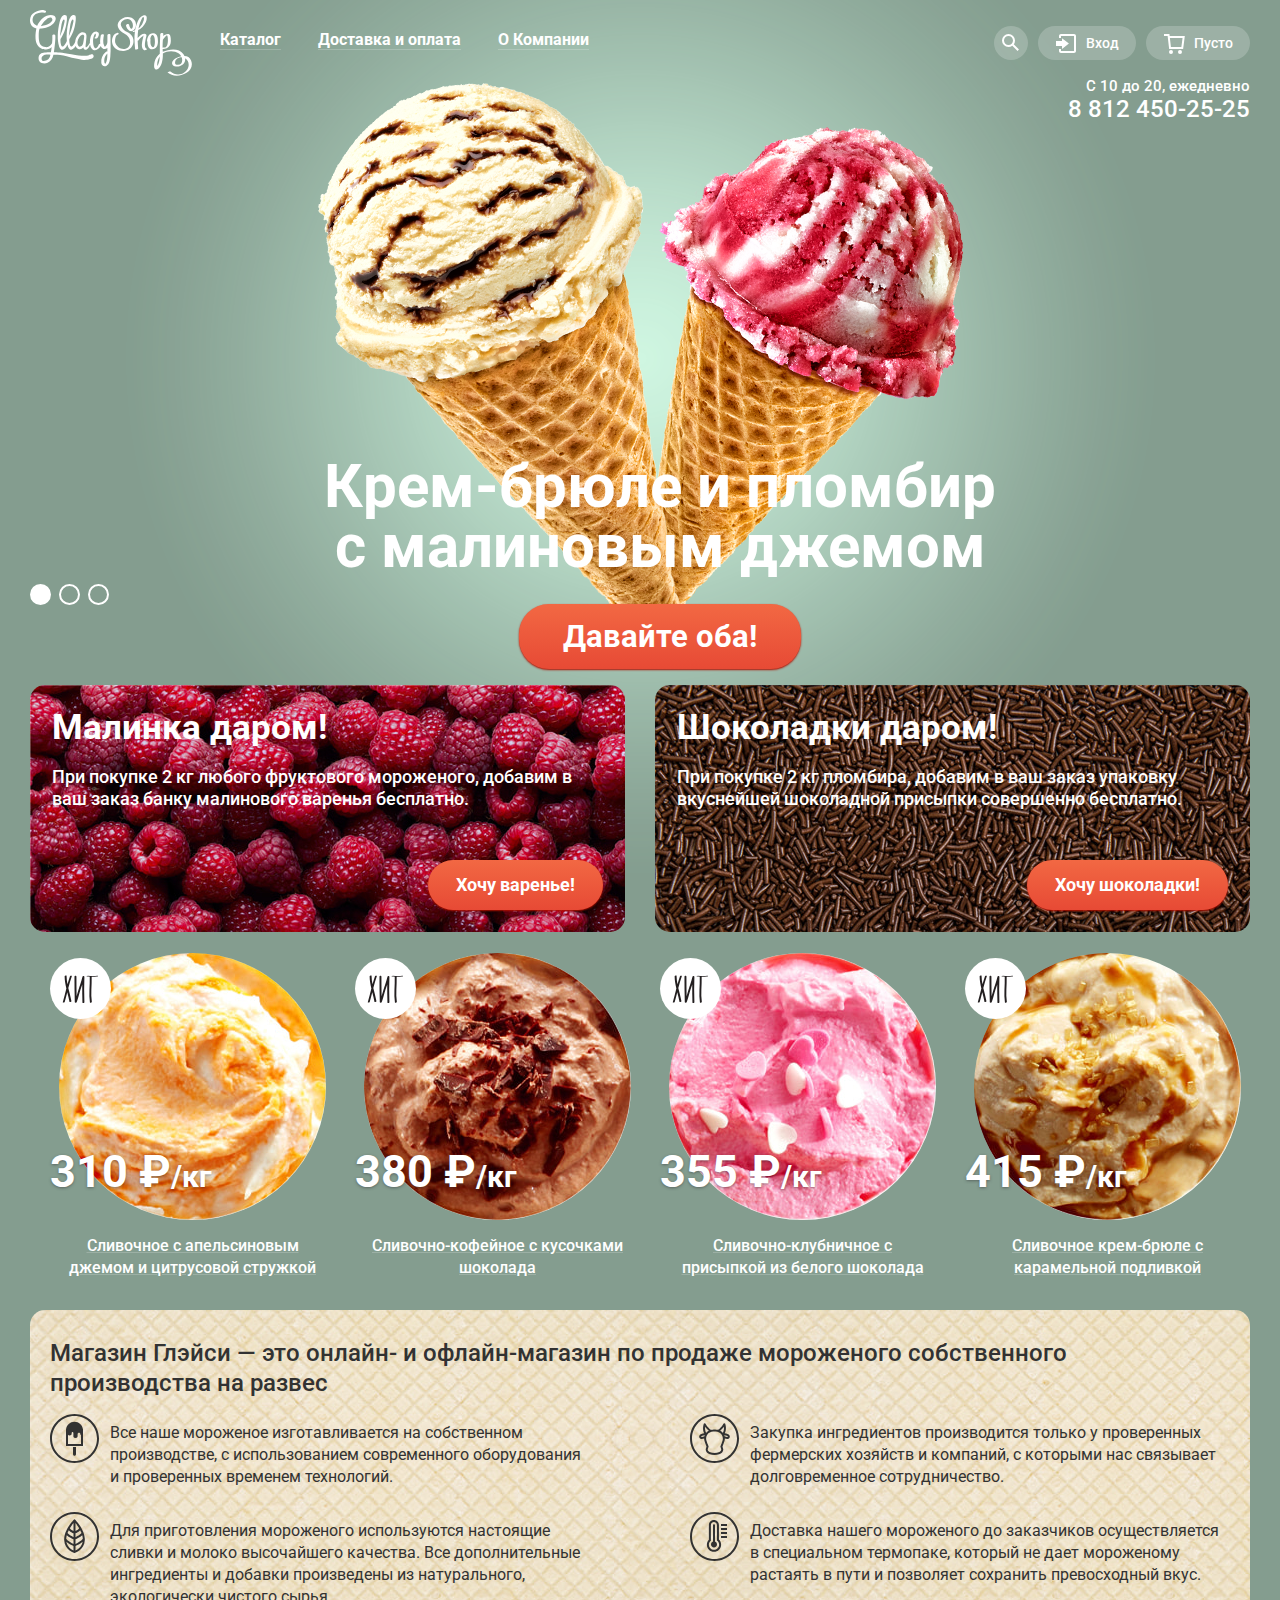
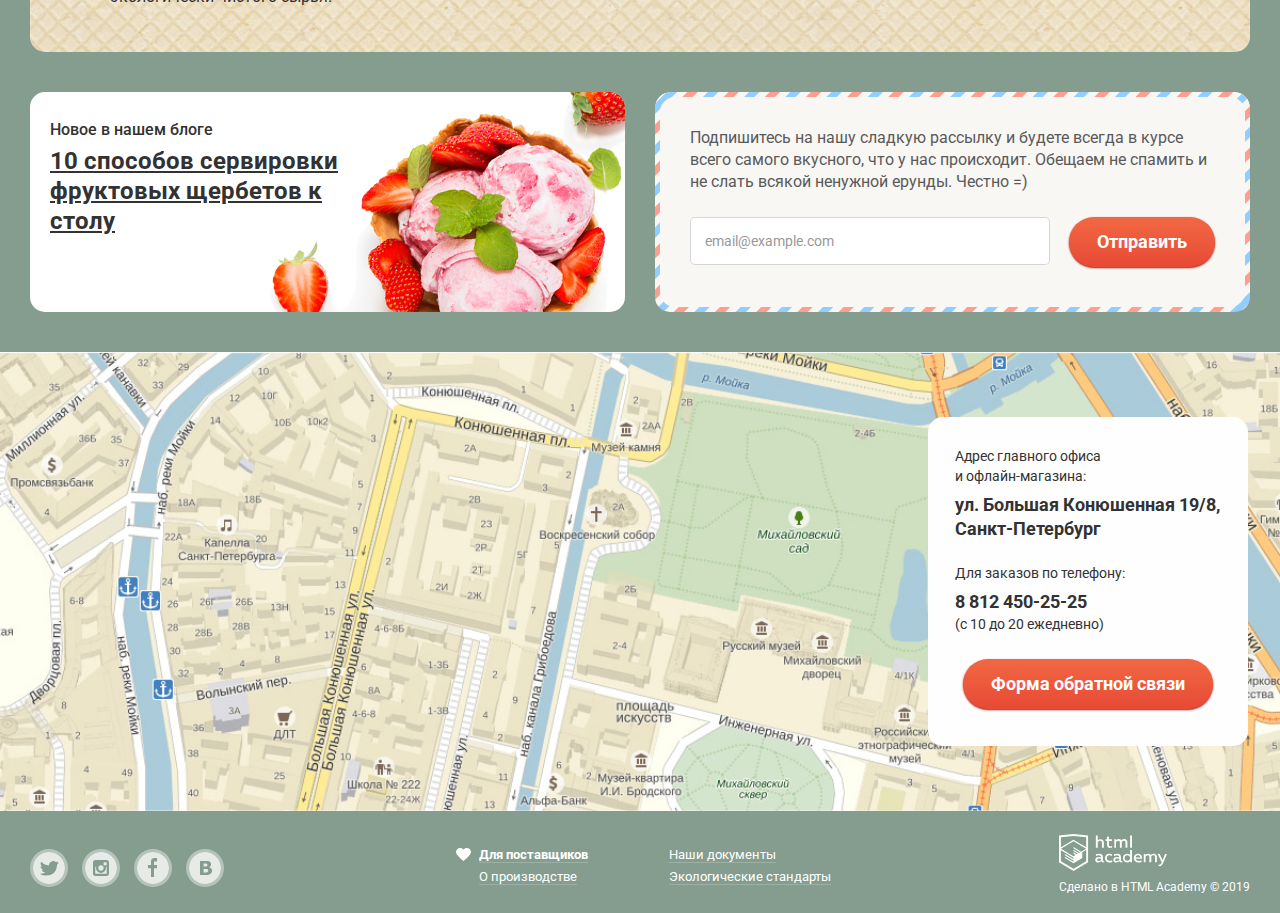
==== commit 1924577b: "Декоративные элементы (третий этап)" ====
--- a/index.html
+++ b/index.html
@@ -29,7 +29,7 @@
       			 <img class="index-logo" src="img/index-logo.svg" width="162" height="72" alt="Логотип магазина Глэйси">
             </div>
       			<ul class="site-navigation">
-      				<li><a class="catalog" href="#"><span>Каталог</span></a>
+      				<li class="catalog"><a href="#"><span>Каталог</span></a>
     					<ul class="submenu">
     						<li><a class="new-items" href="#">Новинки</a></li>
     						<li><a href="catalog.html">Сливочное</a></li>
@@ -168,7 +168,7 @@
           </ul>  
         </section>
 
-    		<section class="features">
+    		<section class="features container">
     			<h2 class="visually-hidden">Преимущества</h2>
     			<p class="features-title">Магазин Глэйси — это онлайн- и офлайн-магазин по продаже мороженого собственного производства на развес</p>
     			<ul class="features-list">
--- a/css/style.css
+++ b/css/style.css
@@ -124,7 +124,7 @@
   border: none;
 }
 
-.site-navigation > li > a > span {
+.site-navigation > li:not(.current-page) > a > span {
   border-bottom: 1px solid rgba(255, 255, 255, 0.2);
 }
 
@@ -141,10 +141,13 @@
   border: none;
 }
 
-.current-page a {
+.current-page > a {
   border-radius: 30px 30px 30px 30px;
   background-color: #d07058;
-  border: none;
+}
+
+.current-page > span {
+  border-bottom: none;
 }
 
 .user-navigation li {
@@ -268,12 +271,14 @@
 
 /* Скрытые окна шапки */
 
-.catalog:hover + .submenu {
-  display: block;
+.catalog:hover .submenu {
+  visibility: visible;
+  transition: all 0.3s;
 }
 
 .submenu {
-  display: none;
+  visibility: hidden;
+  transition: all 0.3s;
   position: absolute;
   top: 35px;
   left: -5px;
@@ -288,6 +293,8 @@
   background-color: #f8f7f4;
   border-radius: 5px 5px 5px 5px;
   box-shadow: 0px 20px 20px 0px rgba(0, 0, 0, 0.4);
+
+  z-index: 3;
 }
 
 .submenu a {
@@ -337,8 +344,10 @@
 }
 
 
-.nav-button-search:hover + .search {
-  display: block;
+.nav-button-search:hover + .search,
+.search:hover {
+  visibility: visible;
+  transition: all 0.3s;
 }
 
 .search,
@@ -349,7 +358,8 @@
 }
 
 .search {
-  display: none;
+  visibility: hidden;
+  transition: all 0.3s;
 
   position: absolute;
   top: 65px;
@@ -357,6 +367,8 @@
 
   background-color: #f8f7f4;
   border-radius: 5px 5px 5px 5px;
+
+  z-index: 3;
 }
 
 .search-field {
@@ -364,12 +376,15 @@
   width: 340px;
 }
 
-.nav-button-login:hover + .login {
-  display: block;
+.nav-button-login:hover + .login,
+.login:hover {
+  visibility: visible;
+  transition: all 0.3s;
 }
 
 .login {
-  display: none;
+  visibility: hidden;
+  transition: all 0.3s;
 
   position: absolute;
   top: 65px;
@@ -378,6 +393,8 @@
   padding: 8px 17px;
 
   border-radius: 5px 5px 5px 5px;
+
+  z-index: 3;
 }
 
 .login input {
@@ -448,12 +465,15 @@
   color: #e84d37;
 }
 
-.nav-button-full-cart:hover + .cart {
-  display: block;
+.nav-button-full-cart:hover + .cart,
+.cart:hover {
+  visibility: visible;
+  transition: all 0.3s;
 }
 
 .cart {
-  display: none;
+  visibility: hidden;
+  transition: all 0.3s;
 
   position: absolute;
   top: 65px;
@@ -462,6 +482,8 @@
   padding: 8px 14px;
 
   border-radius: 5px 5px 5px 5px;
+
+  z-index: 3;
 }
 
 .cart-items {
@@ -685,7 +707,6 @@
 
 .features {
   box-sizing: border-box;
-  width: 1220px;
   margin: auto;
   margin-bottom: 40px;
   padding: 28px 20px;
@@ -1083,7 +1104,6 @@
 .hit-item {
   position: relative;
   width: 270px;
-  min-height: 405px;
   flex-grow: 1;
 }
 
@@ -1122,7 +1142,7 @@
 .hit-item p {
   position: absolute;
   left: 10px;
-  bottom: 90px;
+  bottom: 50px;
 
   font-size: 45px;
   line-height: 45px;
@@ -1140,8 +1160,12 @@
 .catalog-item .button,
 .hit-item .button {
   display: none;
+  position: absolute;
+  left: 40px;
 
   margin: 0 auto;
+
+  z-index: 2;
 }
 
 /* Стрелки влево и вправо позже, нужны псевдоэлементы */
@@ -1151,22 +1175,47 @@
   justify-content: flex-end;
 }
 
+.button-pagination {
+  width: 8px;
+  height: 14px;
+
+  margin-top: 7px;
+
+  background: url("../img/icon-right-small.svg") no-repeat 0 0;
+  border: none;
+}
+
+.catalog-pages li:first-child {
+  margin-right: 17px;
+  transform: scale(-1, 1);
+}
+
 .catalog-pages a {
-  margin-right: 20px;
+  position: relative;
+
+  display: inline-block;
+
+  width: 26px;
+  height: 26px;
+
+  box-sizing: border-box;
+  margin-right: 17px;
+  padding-top: 4px;
+
+  line-height: 18px;
+  text-align: center;
 
   border: none;
-  line-height: 18px;
+  border-radius: 50%;
 }
 
 .catalog-pages a:hover {
   background-color: rgba(255, 255, 255, 0.2);
-  border-radius: 50%;
 }
 
 .catalog-current-page a,
 .catalog-current-page a:hover {
-  background-color: #ffffff;
-  border-radius: 50%;
+  background-color: rgba(255, 255, 255, 1);
   color: #323232;
 }
 
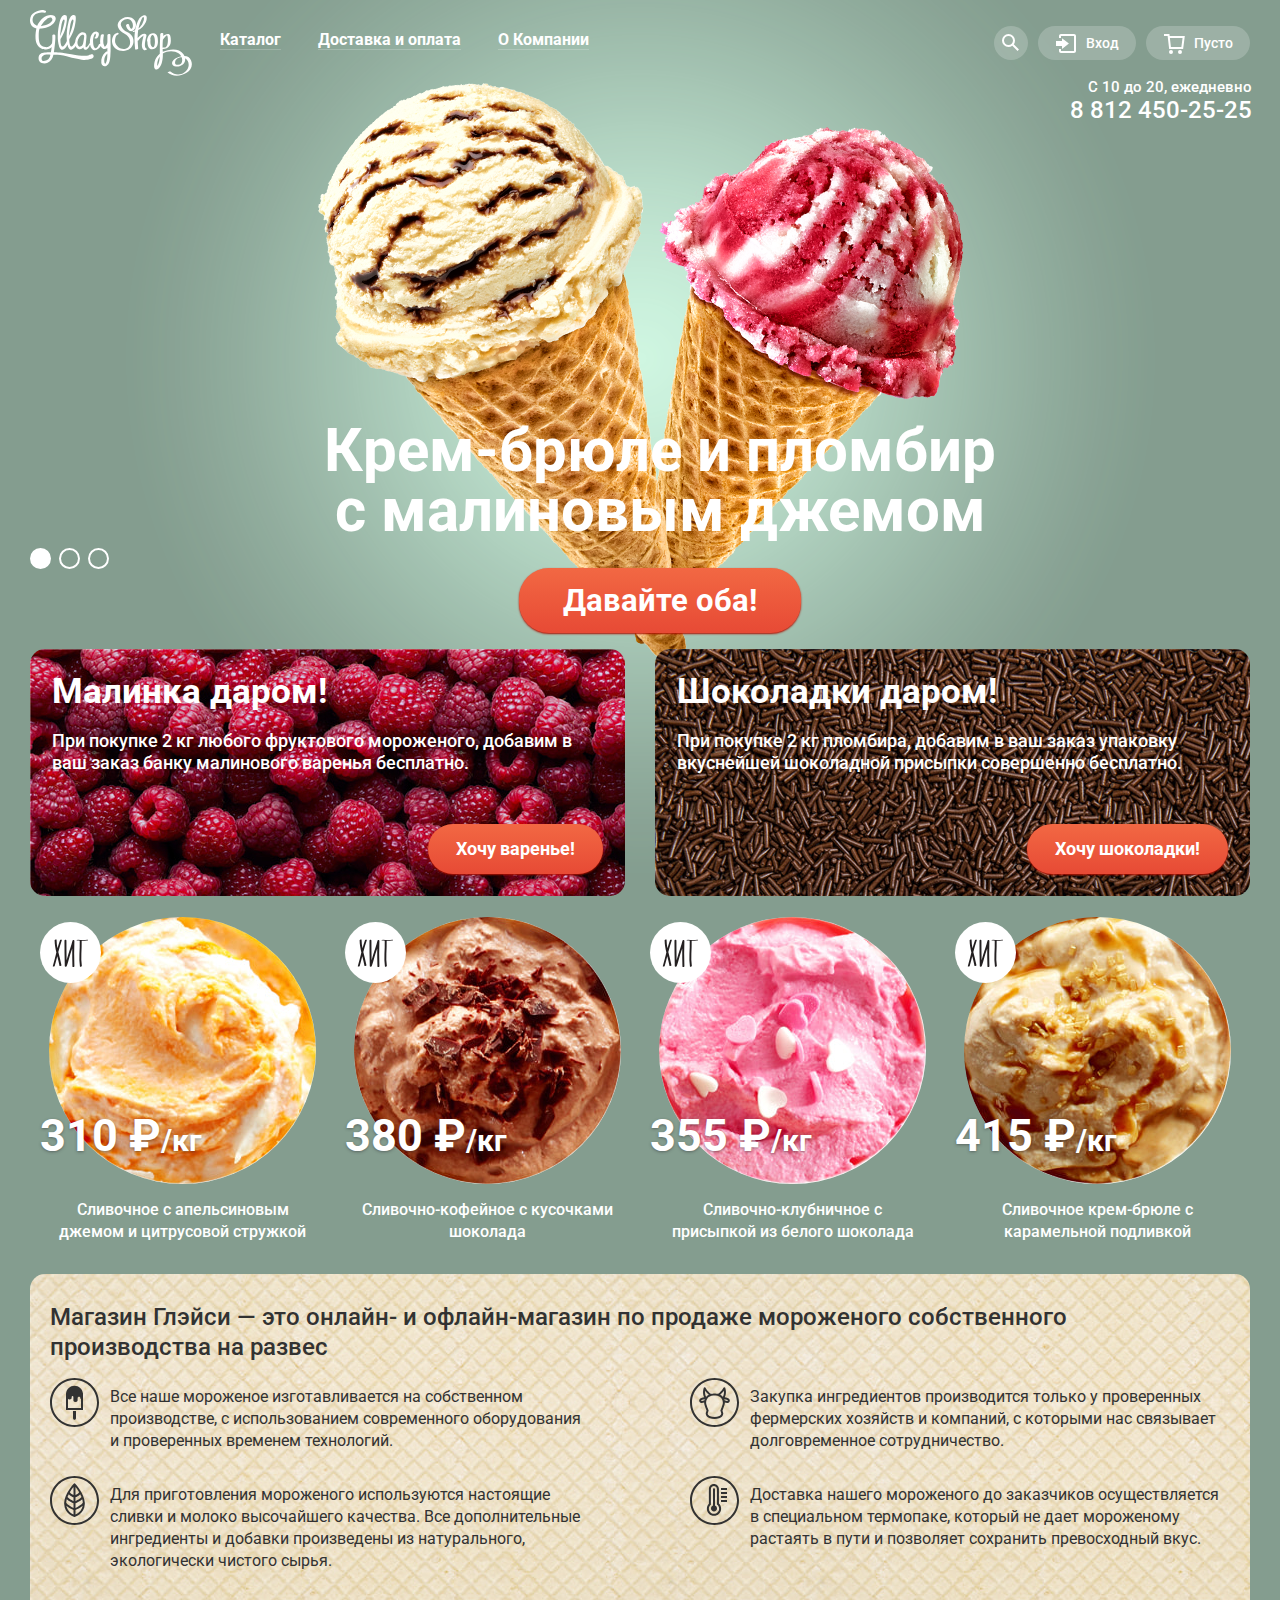
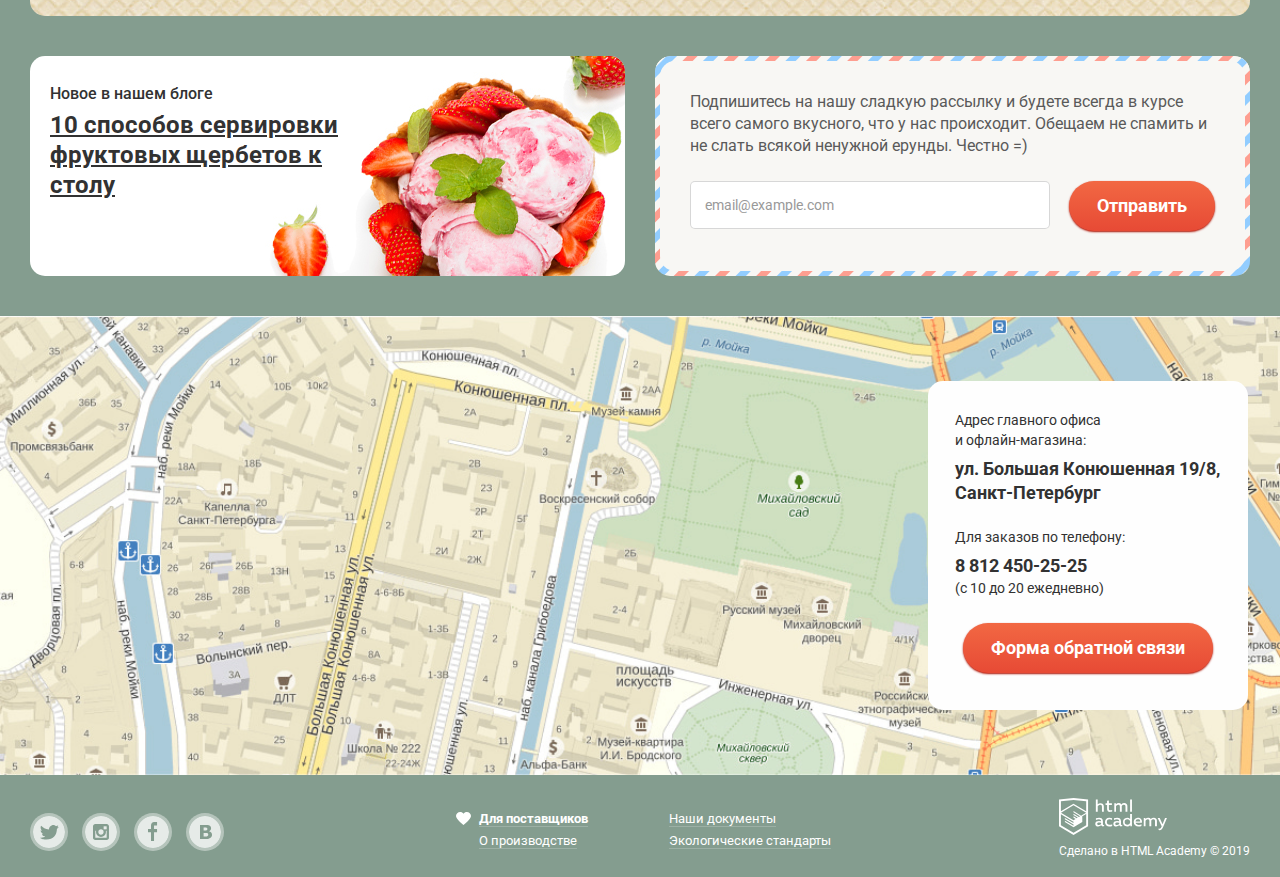
==== commit d85828f0: "Карточки товаров" ====
--- a/index.html
+++ b/index.html
@@ -21,6 +21,11 @@
     </script>
   </head>
   <body>
+
+    <input class="visually-hidden" type="radio" name="slider" id="product-1" checked>
+    <input class="visually-hidden" type="radio" name="slider" id="product-2">
+    <input class="visually-hidden" type="radio" name="slider" id="product-3">
+
     <div class="site-wrapper">
     	<header>
         <div class="main-navigation-wrapper">
@@ -92,18 +97,8 @@
     	<main>
         <h1 class="visually-hidden">Магазин Глэйси</h1>
         <div class="slider container"> <!-- Общая обертка слайдера -->
-
-          <input class="visually-hidden" type="radio" name="slider" id="product-1" checked>
-          <input class="visually-hidden" type="radio" name="slider" id="product-2">
-          <input class="visually-hidden" type="radio" name="slider" id="product-3">
           
           <div class="slider-wrapper"> <!-- Содержание слайдов -->
-
-            <div class="slider-controls"> <!-- Label для навигации по слайдам -->
-              <label for="product-1">Первый</label>
-              <label for="product-2">Второй</label>
-              <label for="product-3">Третий</label>
-            </div>
 
             <ul class="slider-list">
               <li class="slide" id="slide-1">
@@ -123,6 +118,12 @@
             </ul>
           </div>
 
+          <div class="slider-controls"> <!-- Label для навигации по слайдам -->
+              <label for="product-1">Первый</label>
+              <label for="product-2">Второй</label>
+              <label for="product-3">Третий</label>
+          </div>
+
         </div>
 
         <div class="flex-wrapper container">
@@ -139,7 +140,7 @@
           </div>
         </div>
 
-    		<section>
+    		<section class="container">
           <ul class="hit-items">
             <li class="hit-item">
               <img src="img/item-1.jpg" width="267" height="267" alt="Сливочное мороженое с апельсиновым джемом и цитрусовой стружкой">
--- a/css/style.css
+++ b/css/style.css
@@ -247,6 +247,9 @@
 }
 
 .timephone-wrapper {
+  position: absolute;
+  top: 86px;
+  right: 28px;
   margin-top: -10px;
 }
 
@@ -658,16 +661,17 @@
   background-image: url("../img/ice-cream-3.png");
 }
 
-#product-1:checked ~ .slider-wrapper #slide-1,
-#product-2:checked ~ .slider-wrapper #slide-2,
-#product-3:checked ~ .slider-wrapper #slide-3 {
+/* Не работает */
+#product-1:checked ~ .site-wrapper #slide-1,
+#product-2:checked ~ .site-wrapper #slide-2,
+#product-3:checked ~ .site-wrapper #slide-3 {
   display: block;
 }
 
 /* Не работает */
-#product-1:checked ~ .slider-wrapper label[for="product-1"],
-#product-2:checked ~ .slider-wrapper label[for="product-2"],
-#product-3:checked ~ .slider-wrapper label[for="product-3"] {
+#product-1:checked ~ .site-wrapper label[for="product-1"],
+#product-2:checked ~ .site-wrapper label[for="product-2"],
+#product-3:checked ~ .site-wrapper label[for="product-3"] {
   background-color: #ffffff;
 }
 
@@ -1003,6 +1007,9 @@
 
 .catalog-navigation {
   display: flex;
+  margin-top: 20px;
+  margin-bottom: 7px;
+  padding: 0;
 }
 
 .catalog-navigation a,
@@ -1031,12 +1038,11 @@
   display: flex;
   flex-wrap: wrap;
   align-items: flex-start;
+
+  margin-top: 30px;
 }
 
 .filter {
-  width: 240px;
-
-  margin-right: 15px;
   margin-bottom: 30px;
 }
 
@@ -1058,6 +1064,63 @@
   background-color: rgba(255, 255, 255, 0.2);
 }
 
+.sorting-wrapper {
+  position: relative;
+}
+
+.sorting-wrapper svg {
+  position: absolute;
+  top: 14px;
+  right: 22px;
+
+  width: 11px;
+  height: 12px;
+
+  z-index: 2;
+}
+
+.sorting-wrapper svg path {
+  fill: #ffffff;
+}
+
+.filter-sorting select {
+  position: relative;
+
+  width: 210px;
+  margin-left: -15px;
+  padding: 10px 0;
+  padding-left: 18px;
+  box-sizing: border-box;
+
+  border: none;
+  -webkit-appearance: none;
+  -moz-appearance: none;
+  appearance: none;
+  border-radius: 30px 30px 30px 30px;
+  
+  text-transform: lowercase;
+
+  background-color: rgba(255, 255, 255, 0.2);
+  color: #ffffff;
+}
+
+.filter-sorting select:hover {
+  color: #323232;
+}
+
+.filter-sorting select:hover + svg path {
+  fill: #231F20;
+}
+
+.filter-price input[type="number"] {
+  width: 38px;
+  margin: 0;
+  padding: 0;
+  border: none;
+  background: none;
+  color: #ffffff;
+}
+
 .filter-fat {
   width: 450px;
 }
@@ -1066,11 +1129,7 @@
   width: 750px;
 }
 
-/* Продолжить работу над фильтрами после псевдоэлементов */
-
 .filter-button {
-  /* Фильтров может быть много,
-  но кнопка всегда должна быть последней */
   order: 100;
 
   align-self: center;
@@ -1097,7 +1156,8 @@
 .hit-items {
   display: flex;
   flex-wrap: wrap;
-  width: 1220px;
+  justify-content: space-between;
+  padding: 0;
 }
 
 .catalog-item,
@@ -1105,12 +1165,30 @@
   position: relative;
   width: 270px;
   flex-grow: 1;
-}
-
-.catalog-item:hover,
-.hit-item:hover {
+  z-index: 1;
+}
+
+.catalog-item::before,
+.hit-item::before {
+  visibility: hidden;
+
+  content: "";
+  position: absolute;
+  top: 0;
+  left: 0;
+
+  width: 100%;
+  height: 420px;
+
   background-color: rgba(248, 247, 244, 0.2);
   box-shadow: 0px 20px 20px 0px rgba(0, 0, 0, 0.4);
+
+  z-index: 2;
+}
+
+.catalog-item:hover::before,
+.hit-item:hover::before {
+  visibility: visible;
 }
 
 .catalog-item:hover .button,
@@ -1124,6 +1202,7 @@
   display: block;
   margin: 5px auto;
   border-radius: 50%;
+  z-index: 3;
 }
 
 .catalog-item h3,
@@ -1134,8 +1213,7 @@
   font-size: 16px;
   line-height: 22px;
   font-weight: 500;
-  text-decoration: underline;
-  text-decoration-color: rgba(255, 255, 255, 0.2);
+  z-index: 3;
 }
 
 .catalog-item p,
@@ -1149,12 +1227,18 @@
   font-weight: 700;
   text-shadow: 0px 1px 3px rgba(49, 50, 53, 0.5);
 
-  z-index: 2;
+  z-index: 3;
+}
+
+.catalog-item a,
+.hit-item a {
+  z-index: 3;
 }
 
 .catalog-item span,
 .hit-item span {
   font-size: 30px;
+  z-index: 3;
 }
 
 .catalog-item .button,
@@ -1165,7 +1249,7 @@
 
   margin: 0 auto;
 
-  z-index: 2;
+  z-index: 3;
 }
 
 /* Стрелки влево и вправо позже, нужны псевдоэлементы */
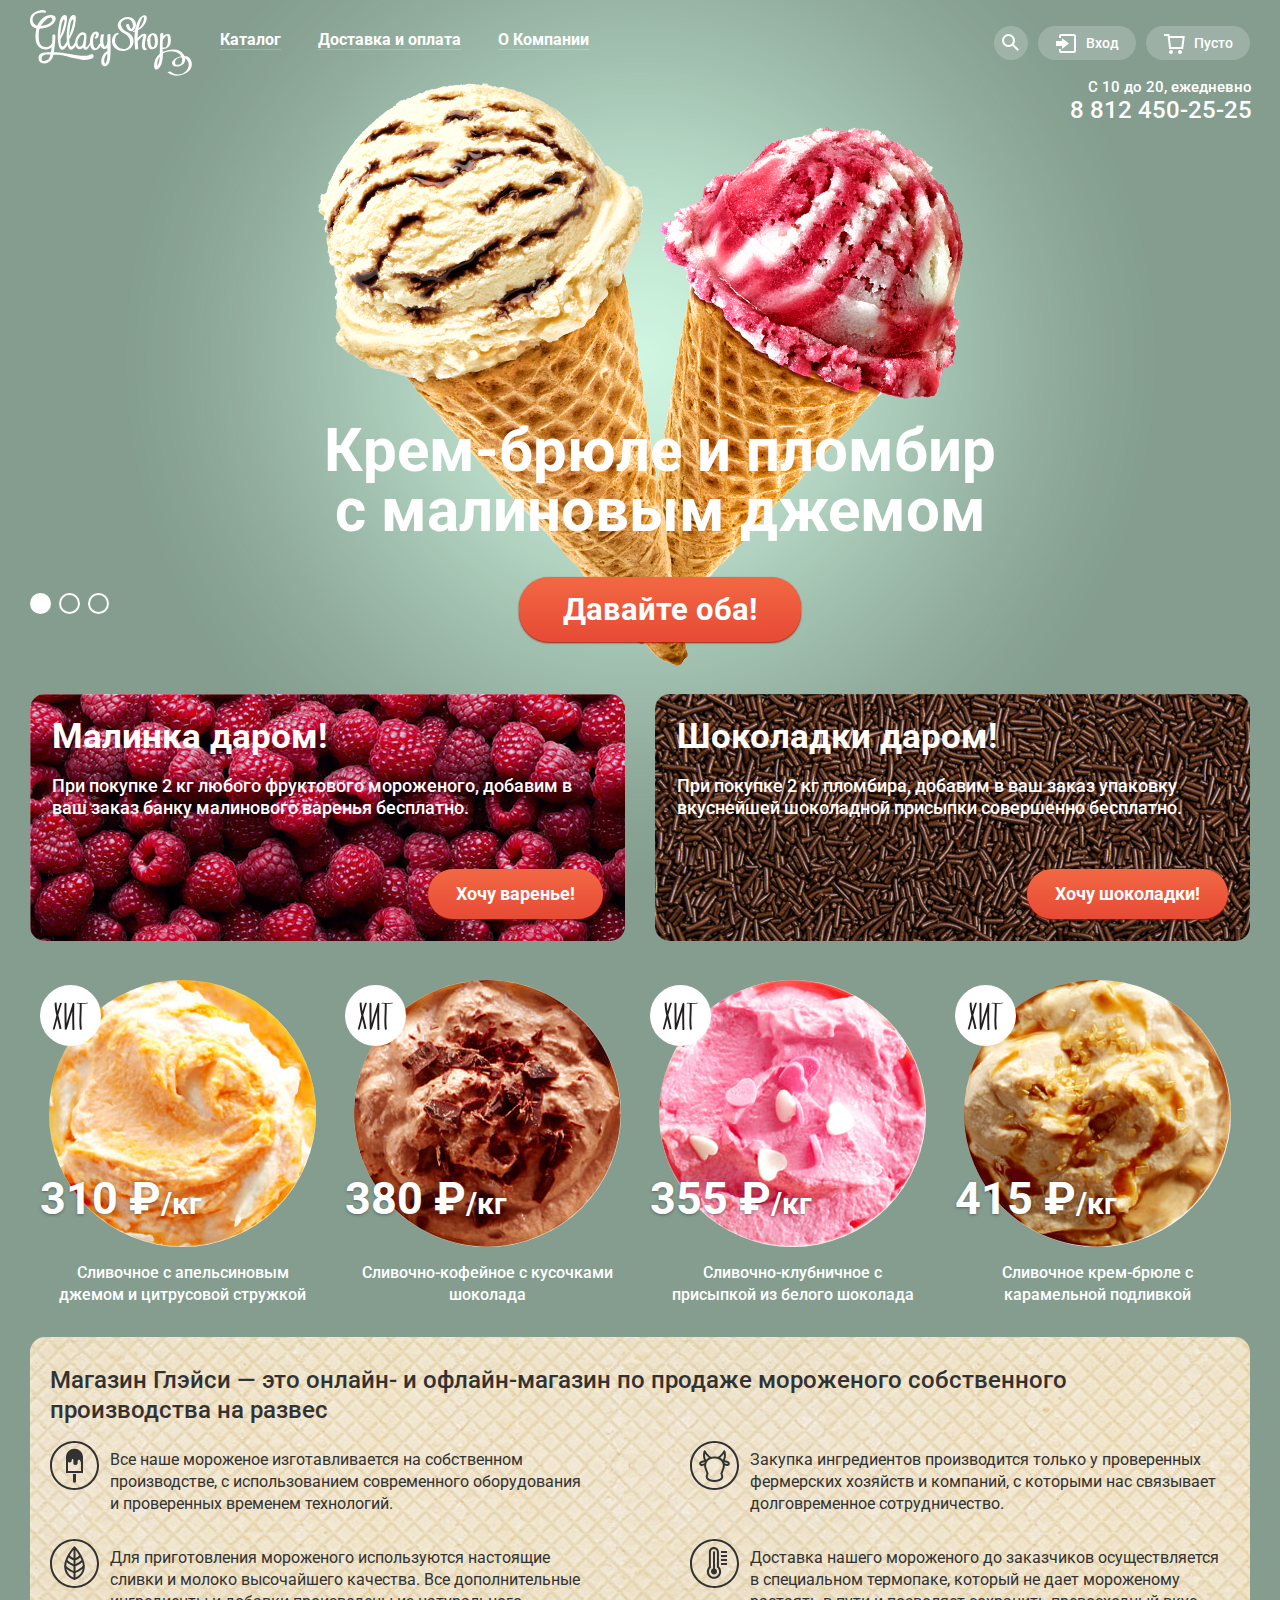
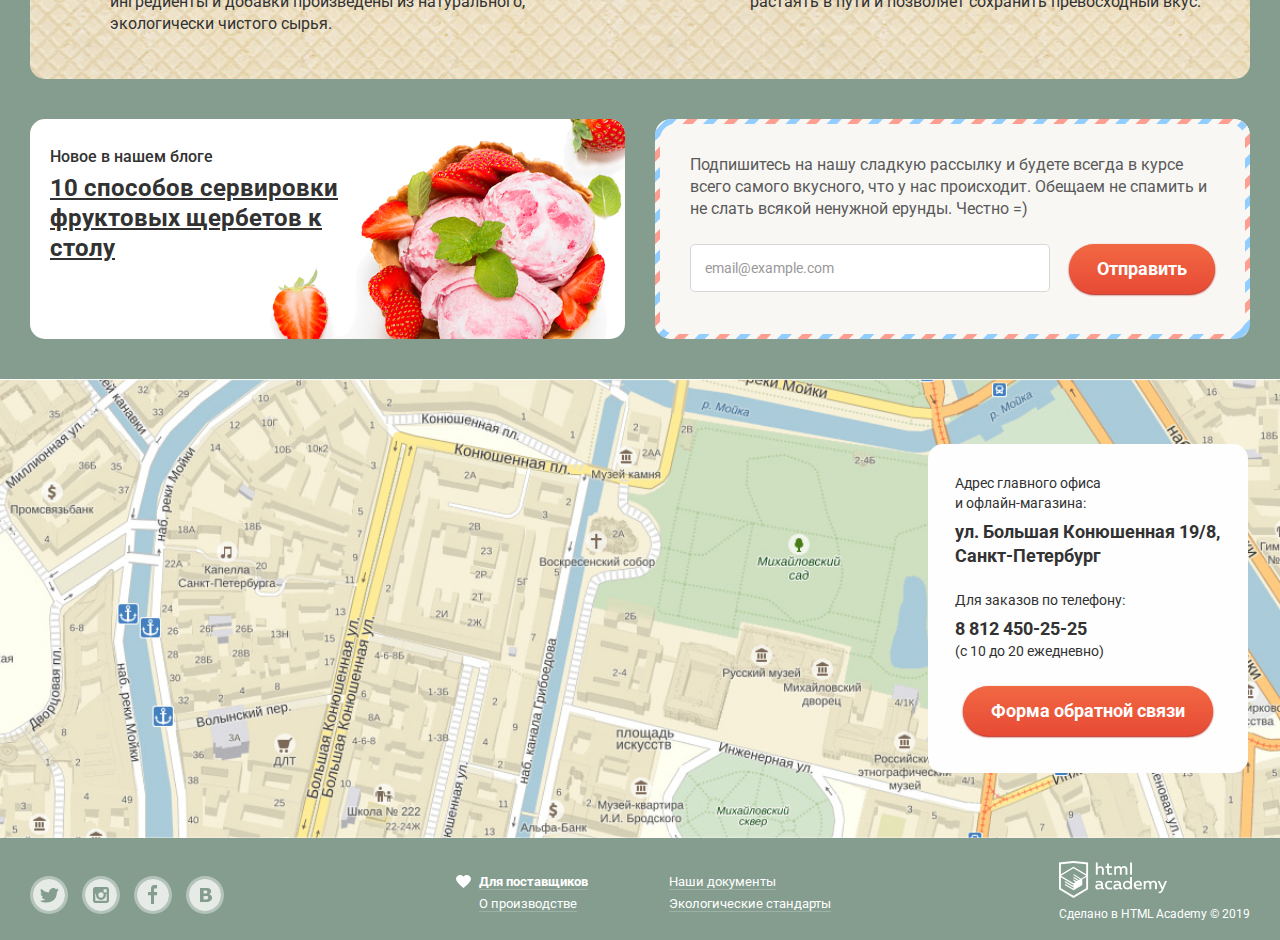
==== commit dffb7b06: "Правки по скрипту" ====
--- a/index.html
+++ b/index.html
@@ -6,19 +6,6 @@
     <link href="https://fonts.googleapis.com/css?family=Roboto:400,500,700&display=swap" rel="stylesheet">
     <link href="css/normalize.css" rel="stylesheet">
     <link href="css/style.css" rel="stylesheet">
-
-    <script type="text/javascript">
-      $ = function(id) {
-        return document.getElementById(id);
-      }
-
-      var show = function(id) {
-        $(id).style.display ='block';
-      }
-      var hide = function(id) {
-        $(id).style.display ='none';
-      }
-    </script>
   </head>
   <body>
 
@@ -146,25 +133,25 @@
               <img src="img/item-1.jpg" width="267" height="267" alt="Сливочное мороженое с апельсиновым джемом и цитрусовой стружкой">
               <a href="#"><h3>Сливочное с апельсиновым джемом и цитрусовой стружкой</h3></a>
               <p>310 ₽<span>/кг</span></p>
-              <button class="button" type="button">Быстрый просмотр</button> <!-- Будет отображаться при наведении -->
+              <div class="item-wrapper"><button class="button" type="button">Быстрый просмотр</button></div>
             </li>
             <li class="hit-item">
               <img src="img/item-2.jpg" width="267" height="267" alt="Сливочно-кофейное мороженое с кусочками шоколада">
               <a href="#"><h3>Сливочно-кофейное с кусочками шоколада</h3></a>
               <p>380 ₽<span>/кг</span></p>
-              <button class="button" type="button">Быстрый просмотр</button> <!-- Будет отображаться при наведении -->
+              <div class="item-wrapper"><button class="button" type="button">Быстрый просмотр</button></div>
             </li>
             <li class="hit-item">
               <img src="img/item-3.jpg" width="267" height="267" alt="Сливочно-клубничное мороженое с присыпкой из белого шоколада">
               <a href="#"><h3>Сливочно-клубничное с присыпкой из белого шоколада</h3></a>
               <p>355 ₽<span>/кг</span></p>
-              <button class="button" type="button">Быстрый просмотр</button> <!-- Будет отображаться при наведении -->
+              <div class="item-wrapper"><button class="button" type="button">Быстрый просмотр</button></div>
             </li>
             <li class="hit-item">
               <img src="img/item-4.jpg" width="267" height="267" alt="Сливочное крем-брюле с карамельной подливкой">
               <a href="#"><h3>Сливочное крем-брюле с карамельной подливкой</h3></a>
               <p>415 ₽<span>/кг</span></p>
-              <button class="button" type="button">Быстрый просмотр</button> <!-- Будет отображаться при наведении -->
+              <div class="item-wrapper"><button class="button" type="button">Быстрый просмотр</button></div>
             </li>
           </ul>  
         </section>
@@ -265,5 +252,17 @@
   	  	</form>
     	</section>
     </div>
+    <script>
+      $ = function(id) {
+        return document.getElementById(id);
+      }
+
+      var show = function(id) {
+        $(id).style.display ='block';
+      }
+      var hide = function(id) {
+        $(id).style.display ='none';
+      }
+    </script>
   </body>
 </html>
--- a/css/style.css
+++ b/css/style.css
@@ -611,12 +611,13 @@
 .slider-title {
   width: 700px;
   margin: 0 auto;
-  margin-bottom: 27px;
+  margin-bottom: 36px;
   font-size: 60px;
   line-height: 60px;
 }
 
 .slide-button {
+  margin-bottom: 36px;
   padding: 12px 44px;
   font-size: 31px;
   line-height: 41px;
@@ -679,6 +680,7 @@
 .chocolate-block {
   width: 595px;
   padding: 22px;
+  margin-bottom: 18px;
   box-sizing: border-box;
   background-repeat: no-repeat;
   border-radius: 15px 15px 15px 15px;
@@ -1043,7 +1045,7 @@
 }
 
 .filter {
-  margin-bottom: 30px;
+  margin-bottom: 7px;
 }
 
 .filter legend {
@@ -1056,12 +1058,6 @@
   font-size: 16px;
   line-height: 18px;
   text-transform: lowercase;
-}
-
-.price-controls,
-.fat-controls,
-.filling-controls {
-  background-color: rgba(255, 255, 255, 0.2);
 }
 
 .sorting-wrapper {
@@ -1115,27 +1111,188 @@
 .filter-price input[type="number"] {
   width: 38px;
   margin: 0;
+  margin-right: -10px;
   padding: 0;
   border: none;
   background: none;
   color: #ffffff;
 }
 
-.filter-fat {
-  width: 450px;
-}
-
-.filter-filling {
+.range-controls {
+  position: relative;
+  width: 233px;
+  margin-left: -14px;
+  padding: 18px 20px;
+  box-sizing: border-box;
+  border-radius: 30px 30px 30px 30px;
+  background-color: rgba(255, 255, 255, 0.2);
+}
+
+.range-controls .scale {
+  height: 4px;
+  width: 190px;
+
+  background: rgba(255, 255, 255, 0.3);
+}
+
+.range-controls .bar {
+  width: 60%;
+  height: 4px;
+  margin-left: 20px;
+
+  background: #ffffff;
+}
+
+.range-toggle {
+  position: absolute;
+  top: -9px;
+
+  width: 4px;
+  height: 4px;
+
+  background: #ababab;
+  border: 8px solid #ffffff;
+  border-radius: 50%;
+  box-shadow: 0 2px 1px 0 rgba(0, 1, 1, 0.2);
+  cursor: pointer;
+}
+
+.range-toggle-min {
+  left: 35px;
+  top: 9px;
+}
+
+.range-toggle-max {
+  right: 72px;
+  top: 9px;
+}
+
+.fat-controls {
+  width: 447px;
+  margin-left: -14px;
+  padding: 9px 20px;
+  box-sizing: border-box;
+  border-radius: 30px 30px 30px 30px;
+  background-color: rgba(255, 255, 255, 0.2);
+}
+
+.fat-controls label {
+  position: relative;
+  margin-right: 23px;
+  padding-left: 28px;
+}
+
+.fat-controls label:last-child {
+  margin-right: 0;
+}
+
+.fat-controls label:before {
+  content: "";
+
+  position: absolute;
+  left: -3px;
+  top: -3px;
+
+  width: 16px;
+  height: 16px;
+  
+  border: 4px solid rgba(255, 255, 255, 0.8);
+  border-radius: 50%;
+}
+
+.fat-controls input[type="radio"]:checked + label:after {
+  content: "";
+
+  position: absolute;
+  left: 5px;
+  top: 5px;
+
+  width: 8px;
+  height: 8px;
+
+  background-color: rgba(255, 255, 255, 0.8);
+  border-radius: 50%;
+}
+
+.fat-controls input[type="radio"]:hover + label:before {
+  border-color: rgba(255, 255, 255, 1);
+}
+
+.fat-controls input[type="radio"]:hover + label:after {
+  background-color: rgba(255, 255, 255, 1);
+}
+
+.fat-controls input[type="radio"]:disabled + label:before {
+  border-color: rgba(255, 255, 255, 0.4);
+}
+
+.fat-controls input[type="radio"]:disabled + label:after {
+  background-color: rgba(255, 255, 255, 0.4);
+}
+
+.filling-controls {
   width: 750px;
+  margin-left: -14px;
+  padding: 9px 20px;
+  box-sizing: border-box;
+  border-radius: 30px 30px 30px 30px;
+  background-color: rgba(255, 255, 255, 0.2);
+}
+
+.filling-controls label {
+  position: relative;
+  margin-right: 30px;
+  padding-left: 30px;
+}
+
+.filling-controls label:last-child {
+  margin-right: 0;
+}
+
+.filling-controls label:before {
+  content: "";
+
+  position: absolute;
+  left: -4px;
+  top: -2px;
+
+  width: 25px;
+  height: 25px;
+  
+  background: url("../img/checkbox-off-regular.svg") no-repeat 0 0;
+}
+
+.filling-controls input[type="checkbox"]:hover + label:before {
+  background: url("../img/checkbox-off-hover.svg") no-repeat 0 0;
+}
+
+.filling-controls input[type="checkbox"]:disabled + label:before {
+  background: url("../img/checkbox-off-disabled.svg") no-repeat 0 0;
+}
+
+.filling-controls input[type="checkbox"]:checked + label:before {
+  background: url("../img/checkbox-on-regular.svg") no-repeat 0 0;
+}
+
+.filling-controls input[type="checkbox"]:checked:hover + label:before {
+  background: url("../img/checkbox-on-hover.svg") no-repeat 0 0;
+}
+
+.filling-controls input[type="checkbox"]:checked:disabled + label:before {
+  background: url("../img/checkbox-on-disabled.svg") no-repeat 0 0;
 }
 
 .filter-button {
   order: 100;
+
+  margin-top: 5px;
+  padding: 10px 32px;
 
   align-self: center;
   border: none;
   background-color: rgba(251, 252, 251, 0.2);
   box-shadow: inset 0px 0px 0px 2px #ffffff;
+  border-radius: 30px 30px 30px 30px;
 
   font-size: 16px;
   line-height: 18px;
@@ -1165,35 +1322,11 @@
   position: relative;
   width: 270px;
   flex-grow: 1;
+  z-index: 4;
+}
+
+.elements-wrapper {
   z-index: 1;
-}
-
-.catalog-item::before,
-.hit-item::before {
-  visibility: hidden;
-
-  content: "";
-  position: absolute;
-  top: 0;
-  left: 0;
-
-  width: 100%;
-  height: 420px;
-
-  background-color: rgba(248, 247, 244, 0.2);
-  box-shadow: 0px 20px 20px 0px rgba(0, 0, 0, 0.4);
-
-  z-index: 2;
-}
-
-.catalog-item:hover::before,
-.hit-item:hover::before {
-  visibility: visible;
-}
-
-.catalog-item:hover .button,
-.hit-item:hover .button {
-  display: block;
 }
 
 .catalog-item img,
@@ -1202,7 +1335,6 @@
   display: block;
   margin: 5px auto;
   border-radius: 50%;
-  z-index: 3;
 }
 
 .catalog-item h3,
@@ -1213,7 +1345,11 @@
   font-size: 16px;
   line-height: 22px;
   font-weight: 500;
-  z-index: 3;
+}
+
+.catalog-item a,
+.hit-item a {
+  z-index: 1000;
 }
 
 .catalog-item p,
@@ -1226,19 +1362,11 @@
   line-height: 45px;
   font-weight: 700;
   text-shadow: 0px 1px 3px rgba(49, 50, 53, 0.5);
-
-  z-index: 3;
-}
-
-.catalog-item a,
-.hit-item a {
-  z-index: 3;
 }
 
 .catalog-item span,
 .hit-item span {
   font-size: 30px;
-  z-index: 3;
 }
 
 .catalog-item .button,
@@ -1246,10 +1374,38 @@
   display: none;
   position: absolute;
   left: 40px;
+  bottom: 20px;
 
   margin: 0 auto;
-
-  z-index: 3;
+  z-index: 1000;
+}
+
+.item-wrapper {
+  display: none;
+  position: absolute;
+  top: 0;
+  left: 0;
+
+  width: 100%;
+  height: 420px;
+
+  background-color: rgba(248, 247, 244, 0.2);
+  box-shadow: 0px 20px 20px 0px rgba(0, 0, 0, 0.4);
+}
+
+.catalog-item:hover,
+.hit-item:hover {
+  z-index: 6;
+}
+
+.catalog-item:hover .item-wrapper,
+.hit-item:hover .item-wrapper {
+  display: block;
+}
+
+.catalog-item:hover .button,
+.hit-item:hover .button {
+  display: block;
 }
 
 /* Стрелки влево и вправо позже, нужны псевдоэлементы */
@@ -1346,7 +1502,7 @@
   width: 32px;
   height: 32px;
 
-  background: url(../img/twitter.svg) no-repeat 0 0;
+  background: url(../img/twitter.svg) no-repeat top right;
   border: 3px solid rgba(255, 255, 255, 0.5);
   border-radius: 50%;
   opacity: 0.8;
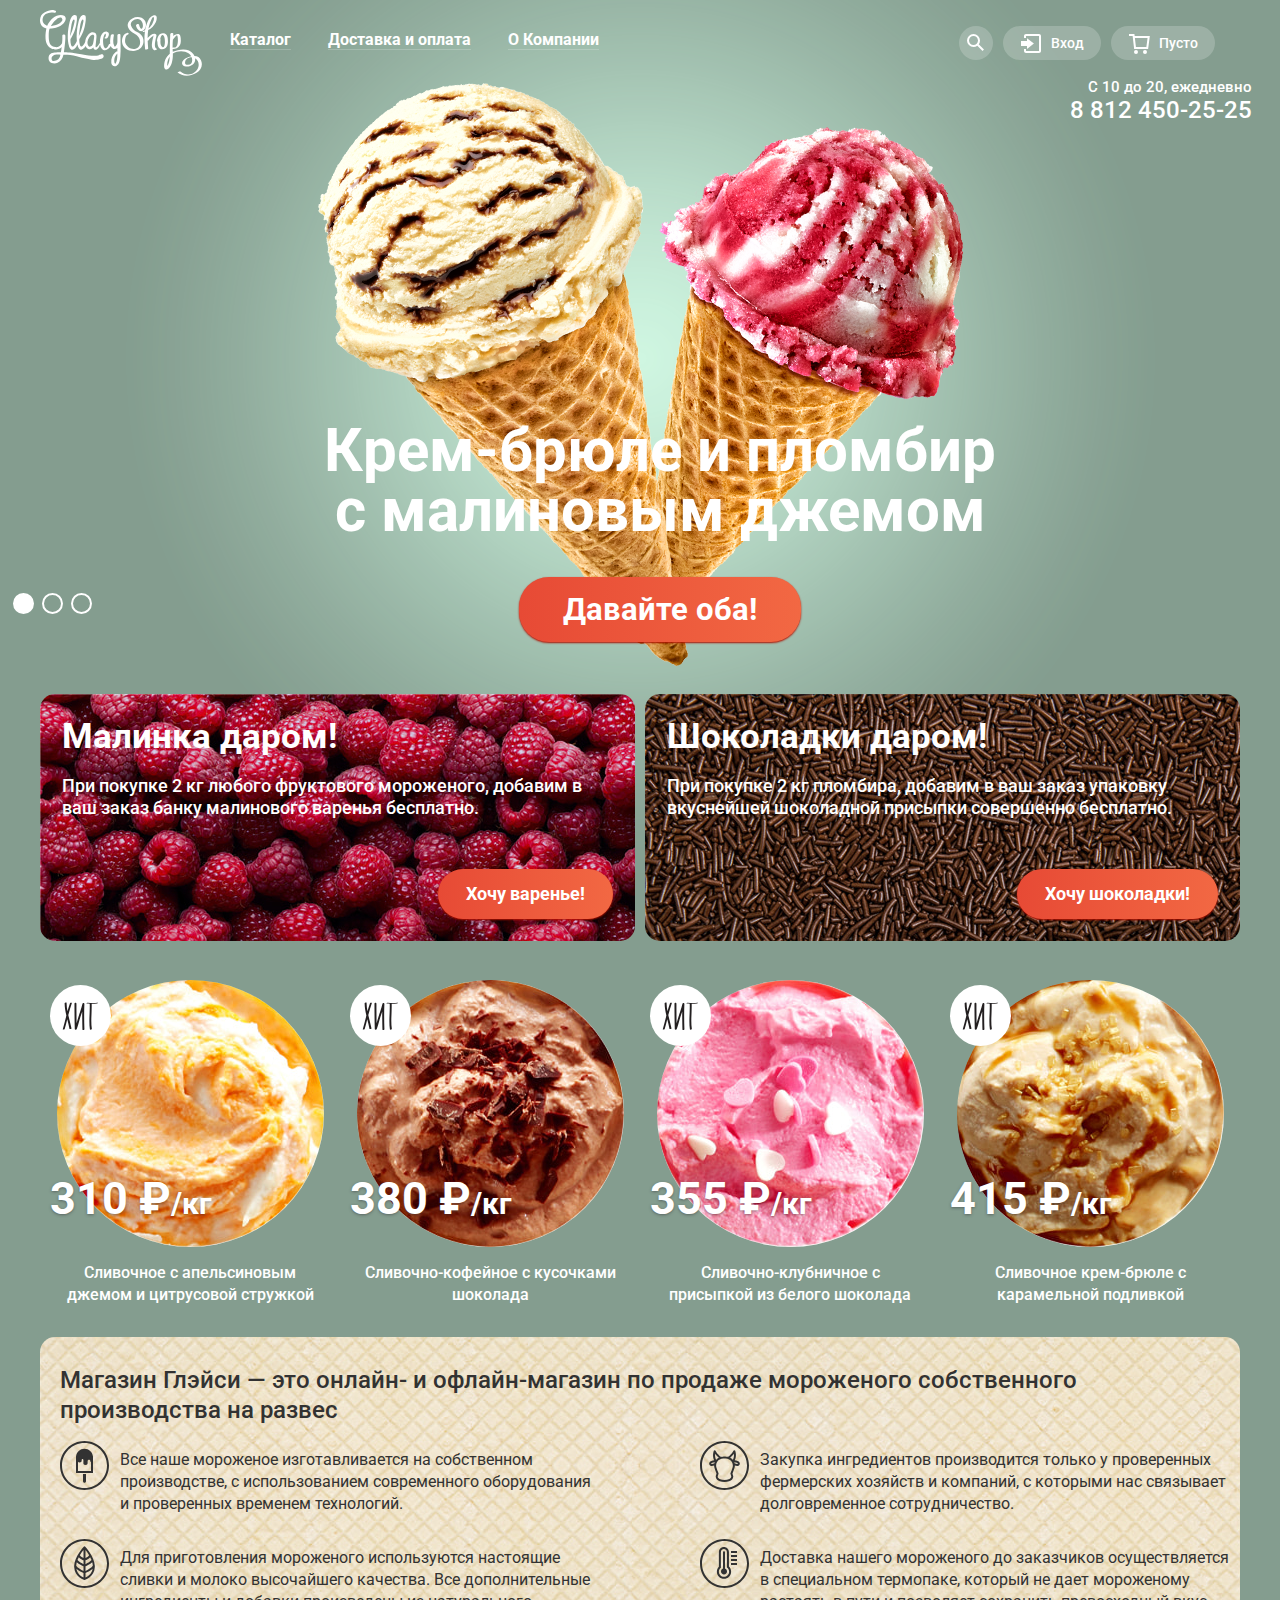
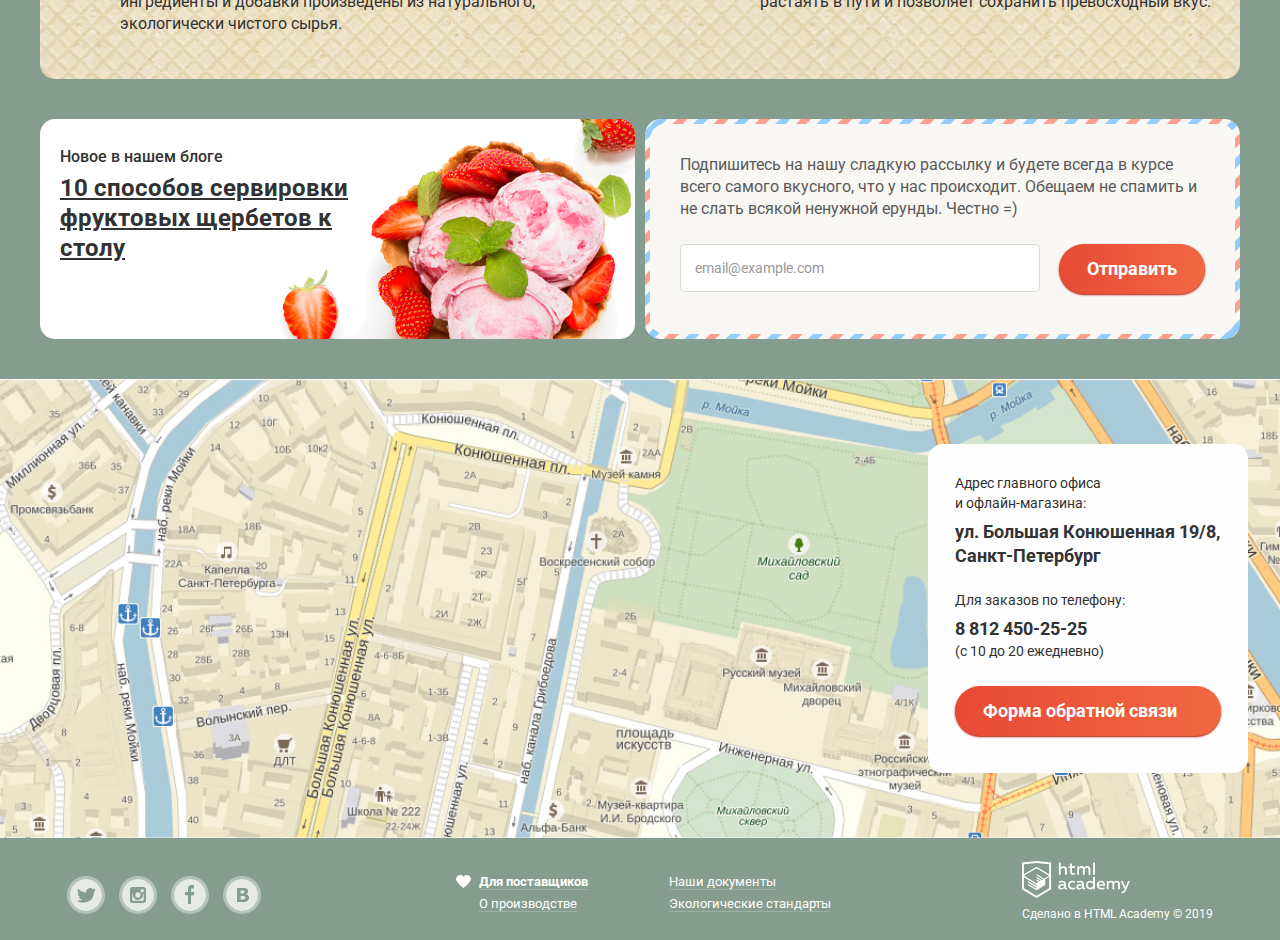
==== commit b883165d: "Правки" ====
--- a/index.html
+++ b/index.html
@@ -14,7 +14,7 @@
     <input class="visually-hidden" type="radio" name="slider" id="product-3">
 
     <div class="site-wrapper">
-    	<header>
+    	<header class="container">
         <div class="main-navigation-wrapper">
       		<nav class="main-navigation">
             <div class="index-logo-wrapper">
@@ -35,7 +35,7 @@
       			</ul>
       			<ul class="user-navigation">
       				<li>
-      					<form action="#" method="get">
+      					<form action="https://echo.htmlacademy.ru/" method="get">
       						<button class="nav-button nav-button-search" type="button">
   	  	  						<svg xmlns="http://www.w3.org/2000/svg" xmlns:xlink="http://www.w3.org/1999/xlink" width="17" height="17" viewBox="0 0 17 17"><path fill="#fff" d="M16.958 15.527L11.75 10.32A6.455 6.455 0 0 0 13 6.5 6.5 6.5 0 1 0 6.5 13a6.465 6.465 0 0 0 3.839-1.263l5.205 5.204 1.414-1.414zM6.5 11C4.019 11 2 8.981 2 6.5S4.019 2 6.5 2 11 4.019 11 6.5 8.981 11 6.5 11z"/></svg>
   								<span class="visually-hidden">Поиск</span>
@@ -53,7 +53,7 @@
   						</button>
       					<section class="login">
       						<h2 class="visually-hidden">Вход в аккаунт</h2>
-      						<form action="#" method="post">
+      						<form action="https://echo.htmlacademy.ru/" method="post">
       							<p>
     	  							<label class="visually-hidden" for="login-email-field">Электронная почта</label>
     								  <input class="email-field" type="email" name="login-email" id="login-email-field" placeholder="Электронная почта" required>
@@ -76,7 +76,7 @@
       			</ul>
     		</nav>
       </div>
-      <div class="timephone-wrapper container">
+      <div class="timephone-wrapper">
         <p class="timetable">С 10 до 20, ежедневно</p>
         <p class="phone-number">8 812 450-25-25</p>
       </div>
@@ -177,7 +177,7 @@
             <div class="subscription">
         			<h2 class="visually-hidden">Подписка на рассылку</h2>
         			<p>Подпишитесь на нашу сладкую рассылку и будете всегда в курсе всего самого вкусного, что у нас происходит. Обещаем не спамить и не слать всякой ненужной ерунды. Честно =)</p>
-        			<form action="#" method="post">
+        			<form action="https://echo.htmlacademy.ru/" method="post">
       	  			<label class="visually-hidden" for="subscription-email-field">Адрес электронной почты для подписки на рассылку</label>
       	  			<input class="subscription-field" type="email" name="subscription-email" id="subscription-email-field" placeholder="email@example.com" required>
       	  			<button class="button" type="submit">Отправить</button>
@@ -198,7 +198,7 @@
             <p>8 812 450-25-25</p>
             <span>(с 10 до 20 ежедневно)</span>
 
-            <button class="button" type="button" onclick="show('feedback-popup')">Форма обратной связи</button>
+            <a class="button" onclick="show('feedback-popup')">Форма обратной связи</a>
           </section>
         </div>
     	</main>
@@ -235,7 +235,7 @@
     		<h2 class="visually-hidden">Форма обратной связи</h2>
         <button class="close-feedback" type="button" onclick="hide('feedback-popup')"><span class="visually-hidden">Закрыть</span></button>
     		<p class="feedback-title">Мы обязательно вам ответим!</p>
-    		<form action="#" method="post">
+    		<form action="https://echo.htmlacademy.ru/" method="post">
     			<p>
   	  			<label class="visually-hidden" for="feedback-name-field">Имя и фамилия</label>
   	  			<input class="text-field" type="text" name="feedback-name" id="feedback-name-field" placeholder="Имя Фамилия">
@@ -252,17 +252,6 @@
   	  	</form>
     	</section>
     </div>
-    <script>
-      $ = function(id) {
-        return document.getElementById(id);
-      }
-
-      var show = function(id) {
-        $(id).style.display ='block';
-      }
-      var hide = function(id) {
-        $(id).style.display ='none';
-      }
-    </script>
+    <script src="js/script.js"></script>
   </body>
 </html>
--- a/css/style.css
+++ b/css/style.css
@@ -28,7 +28,9 @@
 }
 
 .container {
-  width: 1220px;
+  width: 1200px;
+  padding-left: 27px;
+  padding-right: 27px;
   margin: auto;
 }
 
@@ -59,6 +61,7 @@
   background-image: -moz-linear-gradient( 90deg, rgb(231,74,53) 0%, rgb(242,104,67) 100%);
   background-image: -webkit-linear-gradient( 90deg, rgb(231,74,53) 0%, rgb(242,104,67) 100%);
   background-image: -ms-linear-gradient( 90deg, rgb(231,74,53) 0%, rgb(242,104,67) 100%);
+  background-image: linear-gradient( 90deg, rgb(231,74,53) 0%, rgb(242,104,67) 100%);
 
   border-radius: 30px 30px 30px 30px;
   color: #ffffff;
@@ -79,14 +82,12 @@
 
 .main-navigation-wrapper {
   display: flex;
-  justify-content: center;
 }
 
 .main-navigation {
   display: flex;
   align-items: center;
   justify-content: space-between;
-  width: 1220px;
   min-height: 79px;
 }
 
@@ -152,6 +153,7 @@
 
 .user-navigation li {
   display: inline-block;
+  vertical-align: top;
 }
 
 .nav-button {
@@ -253,7 +255,8 @@
   margin-top: -10px;
 }
 
-.timephone-wrapper p {
+.timephone-wrapper .timetable,
+.timephone-wrapper .phone-number {
   margin: 0;
   text-align: right;
 }
@@ -314,16 +317,24 @@
   color: #323232;
 }
 
+.submenu .current {
+  background-color: #d07058;
+  color: #ffffff;
+}
+
+.submenu-current-page {
+  background-color: #d07058;
+}
+
+.submenu-current-page a {
+  color: #ffffff;
+}
+
 .submenu .new-items {
   position: relative;
   margin-bottom: 12px;
 
   font-weight: 700;
-}
-
-.submenu .current {
-  background-color: #d07058;
-  color: #ffffff;
 }
 
 .submenu .new-items::after {
@@ -647,6 +658,10 @@
   cursor: pointer;
 }
 
+.slider-controls label:hover {
+  background-color: rgba(255, 255, 255, 0.4);
+}
+
 #product-1:checked ~ .site-wrapper {
   background-color: #849d8f;
   background-image: url("../img/ice-cream-1.png");
@@ -662,14 +677,12 @@
   background-image: url("../img/ice-cream-3.png");
 }
 
-/* Не работает */
 #product-1:checked ~ .site-wrapper #slide-1,
 #product-2:checked ~ .site-wrapper #slide-2,
 #product-3:checked ~ .site-wrapper #slide-3 {
   display: block;
 }
 
-/* Не работает */
 #product-1:checked ~ .site-wrapper label[for="product-1"],
 #product-2:checked ~ .site-wrapper label[for="product-2"],
 #product-3:checked ~ .site-wrapper label[for="product-3"] {
@@ -682,15 +695,17 @@
   padding: 22px;
   margin-bottom: 18px;
   box-sizing: border-box;
-  background-repeat: no-repeat;
+  background-repeat: repeat;
   border-radius: 15px 15px 15px 15px;
 }
 .raspberry-block {
   background-image: url(../img/raspberry-background.jpg);
+  background-color: #b0526e;
 }
 
 .chocolate-block {
   background-image: url(../img/chocolate-background.jpg);
+  background-color: #693817;
 }
 
 .raspberry-block h2,
@@ -906,6 +921,10 @@
   font-weight: 700;
 }
 
+.contacts .phone {
+  color: #323232;
+}
+
 .contacts span {
   display: block;
   margin-bottom: 25px;
@@ -976,7 +995,7 @@
 
 /* Стилизация попапа */
 
-#feedback-popup:after {
+.feedback:after {
   position: fixed;
   content: "";
   top: 0;
@@ -987,7 +1006,7 @@
   z-index: -2;
 }
 
-#feedback-popup:before {
+.feedback:before {
   position: absolute;
   content: "";
   top: 0;
@@ -1434,6 +1453,7 @@
   position: relative;
 
   display: inline-block;
+  vertical-align: top;
 
   width: 26px;
   height: 26px;
@@ -1453,8 +1473,8 @@
   background-color: rgba(255, 255, 255, 0.2);
 }
 
-.catalog-current-page a,
-.catalog-current-page a:hover {
+.pagination-current-page a,
+.pagination-current-page a:hover {
   background-color: rgba(255, 255, 255, 1);
   color: #323232;
 }
